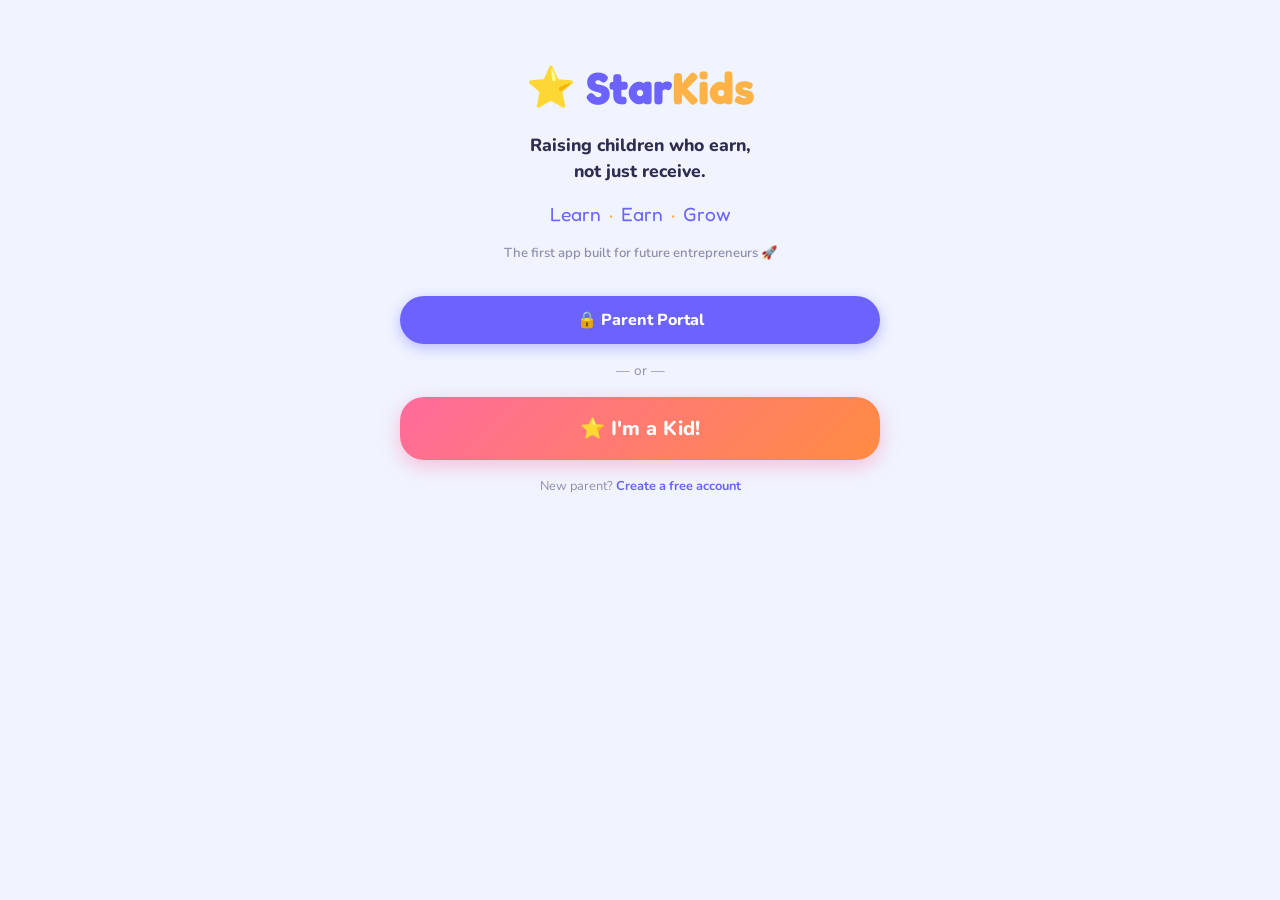
==== index.html @ b590f947 "Add files via upload" ====
<!DOCTYPE html>
<html lang="en">
<head>
  <meta charset="UTF-8" />
<meta http-equiv="Cache-Control" content="no-cache, no-store, must-revalidate" />
<meta http-equiv="Pragma" content="no-cache" />
<meta http-equiv="Expires" content="0" />
  <meta name="viewport" content="width=device-width, initial-scale=1.0" />
  <title>StarKids</title>

  <!-- PWA -->
  <link rel="manifest" href="manifest.json" />
  <meta name="theme-color" content="#6c63ff" />
  <meta name="mobile-web-app-capable" content="yes" />
  <meta name="apple-mobile-web-app-capable" content="yes" />
  <meta name="apple-mobile-web-app-status-bar-style" content="default" />
  <meta name="apple-mobile-web-app-title" content="StarKids" />
  <link rel="apple-touch-icon" href="icons/icon-192.png" />

  <link rel="stylesheet" href="css/styles.css" />
  <link rel="icon" href="icons/icon-192.png" />
</head>
<body>
<script>
// ═══════════════════════════════════════════════════════════════
// PERSISTENCE — runs immediately, before any module loads
// ═══════════════════════════════════════════════════════════════

// ── Parent credentials ────────────────────────────────────────
window.SK = {
  saveParent: function(email, pw) {
    try {
      localStorage.setItem("sk_email", email);
      localStorage.setItem("sk_pw", btoa(pw));
      localStorage.setItem("sk_cred_email", email);
      localStorage.setItem("sk_cred_pass", btoa(pw));
      console.log("Parent credentials saved:", email);
    } catch(e){}
  },
  loadParent: function() {
    try {
      const e = localStorage.getItem("sk_email") || "";
      const p = localStorage.getItem("sk_pw") || "";
      return { email: e, password: p ? atob(p) : "" };
    } catch(e) { return {email:"",password:""}; }
  },
  clearParent: function() {
    localStorage.removeItem("sk_email");
    localStorage.removeItem("sk_pw");
  },

  // ── Kid profiles ────────────────────────────────────────────
  saveKid: function(kid) {
    try {
      var kids = SK.getKids();
      var idx = kids.findIndex(function(k){return k.id===kid.id;});
      var p = {id:kid.id,name:kid.name,emoji:kid.avatarEmoji||"🌟",photo:kid.photoURL||null,code:kid.code,parentId:kid.parentId};
      if (idx>=0) kids[idx]=p; else kids.push(p);
      localStorage.setItem("sk_kids", JSON.stringify(kids));
      localStorage.setItem("sk_saved_kids", JSON.stringify(kids));
      localStorage.setItem("sk_current_kid", JSON.stringify(p));
      localStorage.setItem("sk_kid", JSON.stringify(p));
    } catch(e){ console.error("saveKid error:",e); }
  },
  getKids: function() {
    try {
      var fromNew = JSON.parse(localStorage.getItem("sk_kids")||"[]");
      var fromOld = JSON.parse(localStorage.getItem("sk_saved_kids")||"[]");
      var merged = fromNew.length ? fromNew : fromOld;
      return merged;
    } catch(e){return [];}
  },
  getCurrentKid: function() {
    try {
      // Check both old key (sk_kid) and new key (sk_current_kid)
      var d = localStorage.getItem("sk_current_kid") || localStorage.getItem("sk_kid");
      return d ? JSON.parse(d) : null;
    } catch(e){return null;}
  },
  clearCurrentKid: function() {
    localStorage.removeItem("sk_current_kid");
    localStorage.removeItem("sk_kid");
  },
  removeKid: function(kidId) {
    try {
      var kids = SK.getKids().filter(function(k){return k.id!==kidId;});
      localStorage.setItem("sk_kids", JSON.stringify(kids));
      localStorage.setItem("sk_saved_kids", JSON.stringify(kids));
      if (SK.getCurrentKid() && SK.getCurrentKid().id===kidId) SK.clearCurrentKid();
    } catch(e){}
  }
};

// Prefill login form as soon as DOM ready
document.addEventListener("DOMContentLoaded", function() {
  var creds = SK.loadParent();
  if (creds.email) {
    var el = document.getElementById("login-email");
    var pw = document.getElementById("login-password");
    var cb = document.getElementById("remember-me");
    if (el) el.value = creds.email;
    if (pw) pw.value = creds.password;
    if (cb) cb.checked = true;
    console.log("Login prefilled for:", creds.email);
  }

  // Render kid thumbnails now and after modules load
  SK_renderKids();
  setTimeout(SK_renderKids, 1000);
  setTimeout(SK_renderKids, 3000);
});

function SK_renderKids() {
  var el = document.getElementById("saved-kids-row");
  if (!el) return;
  var kids = SK.getKids();
  console.log("SK_renderKids:", kids.length, "kids");
  if (!kids.length) { el.style.display="none"; return; }
  el.style.display = "block";
  var html = "<div class='saved-kids-label'>👋 Welcome back!</div><div class='saved-kids-list'>";
  kids.forEach(function(k) {
    var av = k.photo
      ? "<img src='"+k.photo+"' class='saved-kid-photo' />"
      : "<span class='saved-kid-emoji'>"+k.emoji+"</span>";
    html += "<div class='saved-kid-card' onclick='SK_loginKid(\"" + k.id + "\",\"" + k.code + "\")'>"; 
    html += "<div class='saved-kid-avatar'>"+av+"</div>";
    html += "<div class='saved-kid-name'>"+k.name+"</div>";
    html += "<button class='saved-kid-remove' onclick='event.stopPropagation();SK_removeKid(\"" + k.id + "\")'>×</button>";
    html += "</div>";
  });
  html += "<div class='saved-kid-card saved-kid-new' onclick='goToKidLogin()'>";
  html += "<div class='saved-kid-avatar'><span class='saved-kid-emoji'>➕</span></div>";
  html += "<div class='saved-kid-name'>New Kid</div></div>";
  html += "</div>";
  el.innerHTML = html;
}

window.SK_loginKid = function(kidId, code) {
  // Will be overridden by app.js with full functionality
  console.log("SK_loginKid called:", kidId);
};

window.SK_removeKid = function(kidId) {
  SK.removeKid(kidId);
  SK_renderKids();
};

window.SK_renderKids = SK_renderKids;

// Watch for kid dashboard to appear and auto-save kid data
var _kidObserver = new MutationObserver(function() {
  var nameEl = document.getElementById("kid-dashboard-name");
  if (nameEl && nameEl.textContent && nameEl.textContent !== "Hi!") {
    var name = nameEl.textContent.replace("Hi, ","").replace("!","").trim();
    var kids = SK.getKids();
    var found = kids.find(function(k){ return k.name === name; });
    if (!found) {
      // Kid is logged in but not saved — try to get from current session
      setTimeout(function() {
        var sk_kid = localStorage.getItem("sk_current_kid") || localStorage.getItem("sk_kid");
        if (sk_kid) {
          try {
            var kid = JSON.parse(sk_kid);
            SK.saveKid(kid);
            console.log("Observer saved kid:", kid.name);
          } catch(e){}
        }
      }, 500);
    }
    _kidObserver.disconnect(); // stop watching
  }
});
_kidObserver.observe(document.body, {childList: true, subtree: true, characterData: true});

// Also expose a direct save function for app.js to call
window.SK_saveKidDirect = function(id, name, emoji, photo, code, parentId) {
  try {
    var p = {id:id, name:name, emoji:emoji||"🌟", photo:photo||null, code:code, parentId:parentId};
    var kids = SK.getKids();
    var idx = kids.findIndex(function(k){ return k.id===id; });
    if (idx>=0) kids[idx]=p; else kids.push(p);
    var str = JSON.stringify(kids);
    localStorage.setItem("sk_kids", str);
    localStorage.setItem("sk_saved_kids", str);
    localStorage.setItem("sk_current_kid", JSON.stringify(p));
    localStorage.setItem("sk_kid", JSON.stringify(p));
    SK_renderKids();
    return true;
  } catch(e) { console.error("SK_saveKidDirect failed:", e); return false; }
};

window._rushCreateClick = function() {
  // Always initialize editingRushSession with default new session
  window.editingRushSession = {
    id: null, label: "", emoji: "⚡", color: "#6C63FF",
    windowMinutes: 20,
    tasks: [
      {id:"t1", title:"Task 1", emoji:"✅", stars:2},
      {id:"t2", title:"Task 2", emoji:"✅", stars:2}
    ]
  };

  // Open modal
  var modal = document.getElementById("modal-edit-rush");
  if (modal) modal.classList.add("open");
  var title = document.getElementById("edit-rush-title");
  if (title) title.textContent = "Create Rush Session";
  var sid = document.getElementById("edit-rush-session-id");
  if (sid) sid.value = "";
  var time = document.getElementById("edit-rush-time");
  if (time) time.value = 20;
  var cf = document.getElementById("edit-rush-custom-fields");
  if (cf) cf.style.display = "block";
  var nm = document.getElementById("edit-rush-name");
  if (nm) nm.value = "";
  var em = document.getElementById("edit-rush-emoji");
  if (em) em.value = "⚡";

  // Render tasks immediately
  if (typeof window.renderEditRushTasksInline === "function") {
    window.renderEditRushTasksInline();
  } else {
    var tl = document.getElementById("edit-rush-tasks-list");
    if (tl) tl.innerHTML = window.editingRushSession.tasks.map(function(t,i) {
      return '<div style="display:flex;gap:8px;align-items:center;background:#f9f9f9;border:1px solid #eee;border-radius:8px;padding:8px 12px;margin-bottom:6px;">' +
        '<input value="' + t.emoji + '" style="width:44px;text-align:center;font-size:1.2rem;border:1px solid #ddd;border-radius:8px;padding:4px;" ' +
          'onchange="window.editingRushSession.tasks[' + i + '].emoji=this.value" />' +
        '<input value="' + t.title + '" style="flex:1;border:1px solid #ddd;border-radius:8px;padding:6px 10px;" ' +
          'onchange="window.editingRushSession.tasks[' + i + '].title=this.value" />' +
        '<span style="font-size:0.8rem;color:#999;">⭐</span>' +
        '<input type="number" value="' + t.stars + '" min="1" max="10" style="width:44px;text-align:center;border:1px solid #ddd;border-radius:8px;padding:4px;" ' +
          'onchange="window.editingRushSession.tasks[' + i + '].stars=parseInt(this.value)||1" />' +
        '<button onclick="window.editingRushSession.tasks.splice(' + i + ',1);window._rushCreateClick();" ' +
          'style="background:none;border:none;color:red;font-size:1.2rem;cursor:pointer;">×</button>' +
        '</div>';
    }).join("");
  }

  // If module loaded, use it
  setTimeout(function() {
    if (typeof window.openCreateRush === "function") window.openCreateRush();
  }, 100);
};

// Make addRushTask work even before module loads
window.addRushTask = window.addRushTask || function() {
  if (!window.editingRushSession) return;
  window.editingRushSession.tasks.push({id:"t"+Date.now(),title:"New Task",emoji:"✅",stars:2});
  window._rushCreateClick();
};
</script>

<!-- ════════════════════════════════ HOME ════════════════════ -->
<section class="screen active" id="screen-home">
  <div class="home-hero-v2">
    <div class="home-brand-row">
      <span class="home-star-icon">⭐</span>
      <h1 class="home-brand">Star<span>Kids</span></h1>
    </div>
    <p class="home-main-tag">Raising children who earn,<br>not just receive.</p>
    <div class="home-learn-earn-grow">
      <span>Learn</span><span class="dot">·</span>
      <span>Earn</span><span class="dot">·</span>
      <span>Grow</span>
    </div>
    <p class="home-sub-tag">The first app built for future entrepreneurs 🚀</p>
  </div>

  <!-- Saved kids profiles -->
  <div id="saved-kids-row" style="display:none;" class="w-full" style="max-width:480px;"></div>

  <div class="home-buttons">
    <button class="btn btn--primary" onclick="openParentPIN()">🔒 Parent Portal</button>
    <div class="divider">— or —</div>
    <button class="btn btn--kid" onclick="goToKidLogin()">⭐ I'm a Kid!</button>
  </div>
  <p class="mt-16" style="color:var(--color-muted);font-size:0.8rem;text-align:center;">
    New parent? <button onclick="goToParentAuth('signup')" style="background:none;border:none;color:var(--color-primary);font-weight:700;cursor:pointer;font-family:inherit;font-size:0.8rem;">Create a free account</button>
  </p>

  <div id="pwa-install-bar" class="pwa-install-bar" style="display:none;">
    <span>📲 Install StarKids on your phone!</span>
    <button onclick="installPWA()" class="btn btn--sm btn--primary" style="width:auto;">Install</button>
    <button onclick="dismissInstall()" class="pwa-dismiss">✕</button>
  </div>
</section>

<!-- ════════════════════════════ SIGN UP ═════════════════════ -->
<section class="screen" id="screen-signup">
  <div class="app-bar w-full"><button class="btn btn--ghost back-btn" onclick="goToScreen('screen-home')">← Back</button><span class="app-logo">Star<span>Kids</span></span><div style="width:64px"></div></div>

  <!-- Step 1: Account details -->
  <div id="signup-step-1" class="w-full">
    <div class="card">
      <h2 class="card__title">Create Account 🌟</h2>
      <div class="signup-step-indicator"><span class="step active">1</span><span class="step-line"></span><span class="step">2</span></div>
      <div class="form-group"><label>Your Name</label><input id="signup-name" type="text" placeholder="e.g. Sarah" autocomplete="name" /></div>
      <div class="form-group"><label>Email</label><input id="signup-email" type="email" placeholder="you@email.com" autocomplete="email" /></div>
      <div class="form-group"><label>Password</label><input id="signup-password" type="password" placeholder="Minimum 6 characters" autocomplete="new-password" /></div>
      <button class="btn btn--primary mt-8" onclick="goToSignupStep2()">Next → Family Setup</button>
      <div class="auth-switch mt-12">Already have an account? <button onclick="goToParentAuth('login')">Log in</button></div>
    </div>
  </div>

  <!-- Step 2: Family Preferences -->
  <div id="signup-step-2" class="w-full" style="display:none;">
    <div class="card">
      <h2 class="card__title">Family Setup ❤️</h2>
      <div class="signup-step-indicator"><span class="step done">✓</span><span class="step-line active"></span><span class="step active">2</span></div>
      <p style="text-align:center;color:var(--color-muted);font-size:0.9rem;margin-bottom:20px;">This helps us personalise StarKids for your family.</p>

      <!-- Family Focus -->
      <div class="form-group">
        <label>Family Focus</label>
        <div class="focus-selector">
          <button type="button" class="focus-btn active" data-focus="faith" onclick="selectFocus('faith')">
            🙏 Faith-Based
            <span>Habits guided by your faith tradition</span>
          </button>
          <button type="button" class="focus-btn" data-focus="values" onclick="selectFocus('values')">
            ❤️ Values-Based
            <span>Universal family values & character</span>
          </button>
          <button type="button" class="focus-btn" data-focus="custom" onclick="selectFocus('custom')">
            ✨ Custom
            <span>You decide everything</span>
          </button>
        </div>
        <input type="hidden" id="signup-focus" value="faith" />
      </div>

      <!-- Faith selector (shown when faith-based selected) -->
      <div id="faith-selector-section" class="form-group">
        <label>Your Faith Tradition</label>
        <div class="faith-grid">
          <button type="button" class="faith-grid-btn active" data-faith="muslim"           onclick="selectFaith('muslim')">🕌 Muslim</button>
          <button type="button" class="faith-grid-btn" data-faith="christian"              onclick="selectFaith('christian')">✝️ Christian</button>
          <button type="button" class="faith-grid-btn" data-faith="christian_orthodox"     onclick="selectFaith('christian_orthodox')">☦️ Orthodox</button>
          <button type="button" class="faith-grid-btn" data-faith="jewish"                 onclick="selectFaith('jewish')">✡️ Jewish</button>
          <button type="button" class="faith-grid-btn" data-faith="hindu"                  onclick="selectFaith('hindu')">🪔 Hindu</button>
          <button type="button" class="faith-grid-btn" data-faith="buddhist"               onclick="selectFaith('buddhist')">☸️ Buddhist</button>
          <button type="button" class="faith-grid-btn" data-faith="sikh"                   onclick="selectFaith('sikh')">🪯 Sikh</button>
          <button type="button" class="faith-grid-btn" data-faith="nonreligious"           onclick="selectFaith('nonreligious')">🌿 Mindfulness</button>
        </div>
        <input type="hidden" id="signup-faith" value="muslim" />
      </div>

      <div class="modal-actions">
        <button class="btn btn--secondary" onclick="goToSignupStep1()">← Back</button>
        <button id="btn-signup" class="btn btn--primary">Create Account 🌟</button>
      </div>
    </div>
  </div>
</section>

<!-- ═════════════════════════════ LOGIN ══════════════════════ -->
<section class="screen" id="screen-login">
  <div class="app-bar w-full"><button class="btn btn--ghost back-btn" onclick="goToScreen('screen-home')">← Back</button><span class="app-logo">Star<span>Kids</span></span><div style="width:64px"></div></div>
  <div class="card">
    <h2 class="card__title">Welcome Back 👋</h2>
    <div class="form-group"><label>Email</label><input id="login-email" type="email" placeholder="you@email.com" autocomplete="email" /></div>
    <div class="form-group"><label>Password</label>
      <div class="password-wrap"><input id="login-password" type="password" placeholder="Your password" autocomplete="current-password" /><button type="button" class="toggle-pw" onclick="togglePassword('login-password',this)">👁</button></div>
    </div>
    <div class="remember-row"><label class="remember-label"><input type="checkbox" id="remember-me" checked /><span>Remember me (save email &amp; password)</span></label></div>
    <button id="btn-login" class="btn btn--primary mt-8">Log In</button>
    <div style="text-align:center;margin-top:12px;">
      <button onclick="forgotPasswordFromLogin()" style="background:none;border:none;color:var(--color-primary);font-weight:600;cursor:pointer;font-family:inherit;font-size:0.85rem;text-decoration:underline;">Forgot password?</button>
    </div>
    <div class="auth-switch mt-12">No account yet? <button onclick="goToParentAuth('signup')">Sign up free</button></div>
  </div>
</section>

<!-- ══════════════════════ PARENT DASHBOARD ══════════════════ -->
<section class="screen" id="screen-parent-dashboard">
  <div class="app-bar w-full">
    <div style="display:flex;gap:6px;align-items:center;">
      <button class="btn btn--ghost" style="width:auto;font-size:0.82rem;" onclick="parentGoBack()" title="Back">← Back</button>
      <button class="btn btn--ghost" style="width:auto;font-size:0.82rem;" onclick="lockParentPortal()">🏠 Home</button>
    </div>
    <span class="app-logo">Star<span>Kids</span></span>
    <button id="btn-logout" class="btn btn--ghost" style="width:auto;">Log out</button>
  </div>
  <p class="dashboard-welcome w-full" id="parent-name-display">Welcome! 👋</p>

  <div class="tab-bar w-full">
    <button class="tab-btn active" id="tab-btn-kids"      onclick="showTab('kids')">👨‍👩‍👧 Kids</button>
    <button class="tab-btn"        id="tab-btn-approvals" onclick="showTab('approvals')">✅ Approve <span id="approvals-badge" class="badge" style="display:none;"></span></button>
    <button class="tab-btn"        id="tab-btn-wallets"   onclick="showTab('wallets')">⭐ Wallets</button>
    <button class="tab-btn"        id="tab-btn-rewards"   onclick="showTab('rewards')">🎁 Rewards</button>
    <button class="tab-btn"        id="tab-btn-finance"   onclick="showTab('finance')">💰 Finance</button>
    <button class="tab-btn"        id="tab-btn-values"    onclick="showTab('values')">❤️ Values</button>
    <button class="tab-btn"        id="tab-btn-report"    onclick="showTab('report')">📊 Report</button>
    <button class="tab-btn"        id="tab-btn-profile"   onclick="showTab('profile')">👤 Profile</button>
    <button class="tab-btn tab-btn--rush" id="tab-btn-rush" onclick="showTab('rush')">⚡ Rush</button>
  </div>

  <!-- Kids tab -->
  <div class="tab-panel active w-full" id="tab-kids">
    <div class="card"><h3 class="kids-list-header">My Kids 👨‍👩‍👧</h3><div id="kids-list"><p class="empty-state">Loading…</p></div></div>
    <div class="card">
      <h3 class="card__title" style="font-size:1.1rem;margin-bottom:16px;">➕ Add a Kid</h3>
      <div class="form-group">
        <label>Kid's Photo</label>
        <div class="photo-upload-area" onclick="document.getElementById('kid-photo-input').click()">
          <img id="kid-photo-preview" src="" alt="" style="display:none;" />
          <div id="kid-photo-placeholder" class="photo-placeholder"><span class="photo-icon">📷</span><span class="photo-hint">Tap to choose<br><small>Gallery or Camera</small></span></div>
        </div>
        <input id="kid-photo-input" type="file" accept="image/*" style="display:none;" />
        <div class="photo-source-btns">
          <button type="button" class="btn btn--sm btn--secondary" onclick="openPhotoSource('gallery')">🖼 Gallery</button>
          <button type="button" class="btn btn--sm btn--secondary" onclick="openPhotoSource('camera')">📸 Camera</button>
        </div>
      </div>
      <div class="form-group"><label>Kid's Name</label><input id="kid-name" type="text" placeholder="e.g. Ahmed" /></div>
      <div class="form-group"><label>Age</label><input id="kid-age" type="number" min="1" max="18" placeholder="e.g. 8" /></div>
      <div class="form-group">
        <label>Avatar Emoji <span style="font-size:0.8rem;color:var(--color-text-2);">(used if no photo)</span></label>
        <div class="emoji-picker-wrap">
          <div class="emoji-picker-selected" id="emoji-picker-selected">🌟</div>
          <input type="hidden" id="kid-avatar" value="🌟" />
          <div class="emoji-picker-cats">
            <button type="button" class="emoji-cat-btn active" onclick="showEmojiCat('faces',this)">😊</button>
            <button type="button" class="emoji-cat-btn" onclick="showEmojiCat('animals',this)">🐯</button>
            <button type="button" class="emoji-cat-btn" onclick="showEmojiCat('stars',this)">⭐</button>
            <button type="button" class="emoji-cat-btn" onclick="showEmojiCat('sports',this)">⚽</button>
            <button type="button" class="emoji-cat-btn" onclick="showEmojiCat('food',this)">🍕</button>
          </div>
          <div class="emoji-picker-grid" id="emoji-picker-grid"></div>
        </div>
      </div>
      <button id="btn-add-kid" class="btn btn--accent mt-8">Add Kid</button>
    </div>
  </div>

  <!-- Approvals tab -->
  <div class="tab-panel w-full" id="tab-approvals">
    <div class="card"><h3 class="kids-list-header">Pending Approvals ✅</h3><div id="approvals-list"><p class="empty-state">Loading…</p></div></div>
  </div>

  <!-- Wallets tab -->
  <div class="tab-panel w-full" id="tab-wallets">
    <div class="card"><h3 class="kids-list-header">Kids Wallets ⭐</h3><div id="wallets-list"><p class="empty-state">Loading…</p></div></div>
  </div>

  <!-- Rewards tab -->
  <div class="tab-panel w-full" id="tab-rewards">
    <div class="card">
      <div style="display:flex;align-items:center;justify-content:space-between;margin-bottom:16px;">
        <h3 class="kids-list-header" style="margin:0;">Rewards Catalog 🎁</h3>
        <button class="btn btn--sm btn--accent" onclick="openAddReward()">➕ Add</button>
      </div>
      <p style="font-size:0.82rem;color:var(--color-muted);margin-bottom:12px;">Kids pick from this list as their savings goal.</p>
      <div id="rewards-catalog-list"><p class="empty-state">Loading…</p></div>
    </div>
  </div>

  <!-- Finance tab -->
  <div class="tab-panel w-full" id="tab-finance">
    <div class="card">
      <h3 class="kids-list-header">💰 Finance Settings</h3>
      <p style="font-size:0.82rem;color:var(--color-muted);margin-bottom:16px;">Set how much each star is worth in real money. Kids see their balance in stars AND money.</p>
      <div class="form-group">
        <label>Currency</label>
        <select id="currency-select" style="width:100%;padding:12px 16px;border:2px solid var(--color-border);border-radius:var(--radius-md);font-family:var(--font-body);font-size:1rem;background:var(--color-bg);">
          <option value="SAR">SAR — Saudi Riyal</option>
          <option value="USD">USD — US Dollar</option>
          <option value="AED">AED — UAE Dirham</option>
          <option value="GBP">GBP — British Pound</option>
          <option value="EUR">EUR — Euro</option>
          <option value="PKR">PKR — Pakistani Rupee</option>
          <option value="EGP">EGP — Egyptian Pound</option>
          <option value="KWD">KWD — Kuwaiti Dinar</option>
        </select>
      </div>
      <div class="form-group">
        <label>Currency Symbol</label>
        <input id="currency-symbol-input" type="text" value="﷼" placeholder="e.g. ﷼ or $ or £" maxlength="3" oninput="updateRatePreview()" />
      </div>
      <div class="form-group">
        <label>1 Star = how much money?</label>
        <input id="star-rate-input" type="number" value="0.10" min="0.01" max="100" step="0.01" placeholder="e.g. 0.10" oninput="updateRatePreview()" />
      </div>
      <div class="rate-preview-box" id="rate-preview">10 ⭐ = ﷼ 1.00 · 50 ⭐ = ﷼ 5.00 · 100 ⭐ = ﷼ 10.00</div>
      <button class="btn btn--primary mt-8" onclick="saveFinanceSettingsHandler()">Save Settings 💾</button>
    </div>

    <div class="card">
      <div style="display:flex;align-items:center;justify-content:space-between;margin-bottom:16px;">
        <h3 class="kids-list-header" style="margin:0;">💼 Entrepreneur Jobs</h3>
        <button class="btn btn--sm btn--accent" onclick="openAddJob()">➕ Add</button>
      </div>
      <p style="font-size:0.82rem;color:var(--color-muted);margin-bottom:12px;">Extra jobs kids can take on to earn more stars. Teaches initiative!</p>
      <div id="jobs-catalog-list"><p class="empty-state">Loading…</p></div>
    </div>
  </div>

  <!-- Values tab -->
  <div class="tab-panel w-full" id="tab-values">
    <div class="card">
      <div style="display:flex;align-items:center;justify-content:space-between;margin-bottom:12px;">
        <h3 class="kids-list-header" style="margin:0;">❤️ Family Values</h3>
        <button class="btn btn--sm btn--accent" onclick="openAddValue()">➕ Add</button>
      </div>
      <p style="font-size:0.82rem;color:var(--color-muted);margin-bottom:14px;">These values guide your family. Tag tasks to values so kids see what they're building.</p>
      <div id="values-list"><p class="empty-state">Loading…</p></div>
    </div>
  </div>

  <!-- Report tab -->
  <div class="tab-panel w-full" id="tab-report">
    <div class="card">
      <h3 class="kids-list-header">📊 Progress Report</h3>
      <input type="hidden" id="report-period-select" value="week" />
      <div id="weekly-reports-list"><p class="empty-state">Loading…</p></div>
    </div>
  </div>

  <!-- Rush tab -->
  <div class="tab-panel w-full" id="tab-rush">

    <!-- Live Monitor (shown when active) -->
    <div id="rush-monitor" style="display:none;" class="rush-monitor-card">
      <div class="rush-monitor-header">
        <div>
          <div id="rush-monitor-title" class="rush-monitor-title">⚡ Rush Active</div>
          <div class="rush-monitor-sub">Kids are racing right now!</div>
        </div>
        <div class="rush-monitor-timer-wrap">
          <div id="rush-monitor-timer" class="rush-monitor-timer">--:--</div>
          <div class="rush-monitor-timer-label">remaining</div>
        </div>
      </div>
      <div class="rush-monitor-bar-wrap">
        <div id="rush-monitor-bar" class="rush-monitor-bar-fill"></div>
      </div>
      <div id="rush-monitor-content" class="rush-monitor-kids"></div>
      <button class="btn btn--danger" style="width:100%;margin-top:12px;" onclick="stopRushSession()">⏹ End Rush Early</button>
    </div>

    <!-- Session Cards -->
    <div class="rush-sessions-grid">

      <!-- Morning -->
      <div class="rush-card rush-card--morning">
        <div class="rush-card-top">
          <div class="rush-card-icon">🌅</div>
          <div class="rush-card-info">
            <div class="rush-card-title">Morning Rush</div>
            <div class="rush-card-sub">Get kids ready for school</div>
          </div>
        </div>
        <div class="rush-card-window" id="rush-morning-window">⏱ 30 min shared window</div>
        <div class="rush-tasks-preview" id="rush-morning-tasks"></div>
        <div class="rush-card-actions">
          <button class="rush-btn-edit" onclick="openEditRush('morning')">✏️ Edit</button>
          <button class="rush-btn-start" onclick="startRushSession('morning')">▶ Start Rush</button>
        </div>
      </div>

      <!-- After School -->
      <div class="rush-card rush-card--afterschool">
        <div class="rush-card-top">
          <div class="rush-card-icon">🏠</div>
          <div class="rush-card-info">
            <div class="rush-card-title">After School</div>
            <div class="rush-card-sub">After school routine</div>
          </div>
        </div>
        <div class="rush-card-window" id="rush-afterschool-window">⏱ 45 min shared window</div>
        <div class="rush-tasks-preview" id="rush-afterschool-tasks"></div>
        <div class="rush-card-actions">
          <button class="rush-btn-edit" onclick="openEditRush('afterschool')">✏️ Edit</button>
          <button class="rush-btn-start" onclick="startRushSession('afterschool')">▶ Start Rush</button>
        </div>
      </div>

      <!-- Bed Time -->
      <div class="rush-card rush-card--bedtime">
        <div class="rush-card-top" style="background:#114b5f;">
          <div class="rush-card-icon">🌙</div>
          <div class="rush-card-info">
            <div class="rush-card-title">Bed Time</div>
            <div class="rush-card-sub">Evening wind-down routine</div>
          </div>
        </div>
        <div class="rush-card-window" id="rush-bedtime-window">⏱ 30 min shared window</div>
        <div class="rush-tasks-preview" id="rush-bedtime-tasks"></div>
        <div class="rush-card-actions">
          <button class="rush-btn-edit" onclick="openEditRush('bedtime')">✏️ Edit</button>
          <button class="rush-btn-start" onclick="startRushSession('bedtime')">▶ Start Rush</button>
        </div>
      </div>

    </div>

    <!-- Custom Rush Sessions -->
    <div id="custom-rush-sessions"></div>

    <!-- Create New Rush Button -->
    <button class="rush-create-btn" onclick="window._rushCreateClick()">
      <span class="rush-create-icon">➕</span>
      <div>
        <div class="rush-create-title">Create Custom Rush</div>
        <div class="rush-create-sub">Evening routine, weekend chores, study hour...</div>
      </div>
    </button>

    <!-- Rush History -->
    <div class="card" style="margin-bottom:16px;">
      <div style="font-family:var(--font-display);font-size:0.9rem;font-weight:800;color:var(--color-primary);margin-bottom:12px;">📋 Rush History</div>
      <div id="rush-history-list"><p style="color:var(--color-muted);font-size:0.82rem;text-align:center;padding:12px;">No rush history yet.</p></div>
    </div>

    <!-- How it works -->
    <div class="rush-howto card">
      <div class="rush-howto-title">⚡ How Rush Mode Works</div>
      <div class="rush-howto-steps">
        <div class="rush-howto-step"><span class="rush-step-num">1</span><span>Tap <strong>Start Rush</strong> — tasks go to all kids instantly</span></div>
        <div class="rush-howto-step"><span class="rush-step-num">2</span><span>Kids see a countdown — complete tasks <strong>in any order</strong></span></div>
        <div class="rush-howto-step"><span class="rush-step-num">3</span><span>Finish in first ⅓ of time → <strong>3× stars</strong> · Second ⅓ → <strong>2× stars</strong></span></div>
        <div class="rush-howto-step"><span class="rush-step-num">4</span><span>Watch live progress here as kids complete tasks</span></div>
      </div>
    </div>

  </div>

  <!-- Edit Rush Modal -->
  <div class="modal-overlay" id="modal-edit-rush" onclick="handleModalClick(event,'modal-edit-rush')">
    <div class="modal-box">
      <h3 class="modal-title" id="edit-rush-title">✏️ Edit Morning Rush</h3>
      <input type="hidden" id="edit-rush-session-id" value="morning" />

      <!-- Custom session fields (name, emoji, color) -->
      <div id="edit-rush-custom-fields" style="display:none;">
        <div class="form-group">
          <label>Session Name</label>
          <div style="display:flex;gap:8px;">
            <input id="edit-rush-emoji" type="text" placeholder="⚡" style="width:60px;text-align:center;font-size:1.4rem;" maxlength="2" />
            <input id="edit-rush-name" type="text" placeholder="e.g. Evening Routine" style="flex:1;" />
          </div>
        </div>
        <div class="form-group">
          <label>Card Color</label>
          <div style="display:flex;gap:8px;flex-wrap:wrap;">
            <button type="button" class="rush-color-btn" style="background:#FF9F43;" onclick="document.getElementById('edit-rush-color').value='#FF9F43';highlightColor(this)">🌅</button>
            <button type="button" class="rush-color-btn" style="background:#6C63FF;" onclick="document.getElementById('edit-rush-color').value='#6C63FF';highlightColor(this)">💜</button>
            <button type="button" class="rush-color-btn" style="background:#1a936f;" onclick="document.getElementById('edit-rush-color').value='#1a936f';highlightColor(this)">🌿</button>
            <button type="button" class="rush-color-btn" style="background:#FF6B6B;" onclick="document.getElementById('edit-rush-color').value='#FF6B6B';highlightColor(this)">❤️</button>
            <button type="button" class="rush-color-btn" style="background:#114b5f;" onclick="document.getElementById('edit-rush-color').value='#114b5f';highlightColor(this)">🌊</button>
            <button type="button" class="rush-color-btn" style="background:#c77dff;" onclick="document.getElementById('edit-rush-color').value='#c77dff';highlightColor(this)">🔮</button>
          </div>
          <input type="hidden" id="edit-rush-color" value="#6C63FF" />
        </div>
      </div>

      <div class="form-group">
        <label>⏱ Time Window (minutes)</label>
        <div class="stars-row">
          <button type="button" class="stars-btn" onclick="adjustRushTime(-5)">−</button>
          <input type="number" id="edit-rush-time" value="30" min="5" max="120" style="width:90px;text-align:center;font-size:1.2rem;font-weight:800;" />
          <button type="button" class="stars-btn" onclick="adjustRushTime(5)">+</button>
        </div>
        <p style="font-size:0.75rem;color:var(--color-muted);margin-top:4px;">All kids get this total time to complete all tasks</p>
      </div>

      <div class="form-group">
        <label>📋 Tasks</label>
        <div id="edit-rush-tasks-list" style="display:flex;flex-direction:column;gap:8px;"></div>
        <button type="button" class="btn btn--sm btn--secondary mt-8" onclick="addRushTask()">+ Add Task</button>
      </div>

      <div class="modal-actions">
        <button class="btn btn--secondary" onclick="closeEditRush()">Cancel</button>
        <button class="btn btn--primary" onclick="saveRushEdits()">Save Changes ✅</button>
      </div>
    </div>
  </div>

  <!-- Profile tab -->
  <div class="tab-panel w-full" id="tab-profile">
    <div class="card">
      <h3 class="kids-list-header">👤 Profile Settings</h3>

      <div class="form-group">
        <label>Your Name</label>
        <input id="profile-name-input" type="text" placeholder="Your name" />
      </div>

      <div class="form-group">
        <label>Family Focus</label>
        <div class="focus-selector">
          <button type="button" class="focus-btn profile-focus-btn active" data-pfocus="faith" onclick="selectProfileFocus('faith')">
            🙏 Faith-Based <span>Habits guided by your faith tradition</span>
          </button>
          <button type="button" class="focus-btn profile-focus-btn" data-pfocus="values" onclick="selectProfileFocus('values')">
            ❤️ Values-Based <span>Universal family values & character</span>
          </button>
          <button type="button" class="focus-btn profile-focus-btn" data-pfocus="custom" onclick="selectProfileFocus('custom')">
            ✨ Custom <span>You decide everything</span>
          </button>
        </div>
        <input type="hidden" id="profile-focus-hidden" value="faith" />
      </div>

      <div id="profile-faith-section" class="form-group">
        <label>Faith Tradition</label>
        <div class="faith-grid">
          <button type="button" class="faith-grid-btn profile-faith-btn active" data-pfaith="muslim"           onclick="selectProfileFaith('muslim')">🕌 Muslim</button>
          <button type="button" class="faith-grid-btn profile-faith-btn" data-pfaith="christian"              onclick="selectProfileFaith('christian')">✝️ Christian</button>
          <button type="button" class="faith-grid-btn profile-faith-btn" data-pfaith="christian_orthodox"     onclick="selectProfileFaith('christian_orthodox')">☦️ Orthodox</button>
          <button type="button" class="faith-grid-btn profile-faith-btn" data-pfaith="jewish"                 onclick="selectProfileFaith('jewish')">✡️ Jewish</button>
          <button type="button" class="faith-grid-btn profile-faith-btn" data-pfaith="hindu"                  onclick="selectProfileFaith('hindu')">🪔 Hindu</button>
          <button type="button" class="faith-grid-btn profile-faith-btn" data-pfaith="buddhist"               onclick="selectProfileFaith('buddhist')">☸️ Buddhist</button>
          <button type="button" class="faith-grid-btn profile-faith-btn" data-pfaith="sikh"                   onclick="selectProfileFaith('sikh')">🪯 Sikh</button>
          <button type="button" class="faith-grid-btn profile-faith-btn" data-pfaith="nonreligious"           onclick="selectProfileFaith('nonreligious')">🌿 Mindfulness</button>
        </div>
        <input type="hidden" id="profile-faith-hidden" value="muslim" />
      </div>

      <div id="prayer-city-section" class="form-group" style="margin-top:16px;border-top:2px solid var(--color-border);padding-top:16px;">
        <label>🕌 Prayer Times City</label>
        <p style="font-size:0.78rem;color:var(--color-muted);margin-bottom:8px;">Enter your city for accurate prayer times and alerts on kid dashboard.</p>
        <div style="display:flex;gap:8px;">
          <input id="prayer-city-input" type="text" placeholder="e.g. Mecca" style="flex:2;" />
          <input id="prayer-country-input" type="text" placeholder="SA" maxlength="2" style="flex:1;" />
        </div>
        <select id="prayer-method-select" style="width:100%;margin-top:8px;padding:10px;border:2px solid var(--color-border);border-radius:var(--radius-md);font-family:var(--font-body);background:var(--color-bg);">
          <option value="4">Umm Al-Qura (Saudi Arabia)</option>
          <option value="1">University of Islamic Sciences, Karachi</option>
          <option value="2">ISNA (North America)</option>
          <option value="3">Muslim World League</option>
          <option value="5">Egyptian General Authority</option>
        </select>
        <button class="btn btn--info mt-8" onclick="savePrayerCitySettings()">Save Prayer City 🕌</button>
      </div>

      <button id="btn-save-profile" class="btn btn--primary mt-8" onclick="saveProfileSettings()">Save Changes ✅</button>

      <!-- ── Security Section ── -->
      <div class="card mt-16" style="margin-top:20px;">
        <h3 style="font-size:0.95rem;font-weight:800;color:var(--color-text);margin-bottom:14px;">🔒 Security</h3>
        <div style="display:flex;flex-direction:column;gap:10px;">
          <button class="btn btn--secondary" onclick="changeParentPIN()" style="text-align:left;display:flex;align-items:center;gap:10px;">
            <span style="font-size:1.2rem;">🔑</span>
            <div>
              <div style="font-size:0.85rem;font-weight:700;">Change PIN</div>
              <div style="font-size:0.75rem;color:var(--color-muted);">Update your 4-digit parent PIN</div>
            </div>
          </button>
          <button class="btn btn--secondary" onclick="sendPasswordReset()" style="text-align:left;display:flex;align-items:center;gap:10px;">
            <span style="font-size:1.2rem;">📧</span>
            <div>
              <div style="font-size:0.85rem;font-weight:700;">Forgot Password?</div>
              <div style="font-size:0.75rem;color:var(--color-muted);">Send reset link to ${currentParent?.email||'your email'}</div>
            </div>
          </button>
        </div>
      </div>
    </div>
  </div>

</section>

<!-- ═══════════════════════ ONBOARDING ══════════════════════ -->
<section class="screen" id="screen-onboarding">
  <div style="max-width:480px;margin:0 auto;padding:24px 20px;">
    <!-- Progress dots -->
    <div style="display:flex;justify-content:center;gap:8px;margin-bottom:28px;">
      <div class="ob-dot active" id="ob-dot-0"></div>
      <div class="ob-dot" id="ob-dot-1"></div>
      <div class="ob-dot" id="ob-dot-2"></div>
    </div>

    <!-- Step 0: Welcome -->
    <div id="ob-step-0">
      <div style="text-align:center;margin-bottom:24px;">
        <div style="font-size:4rem;margin-bottom:12px;">🌟</div>
        <h2 style="font-family:var(--font-display);font-size:1.6rem;font-weight:900;color:var(--color-text);margin-bottom:8px;">Welcome to StarKids!</h2>
        <p style="color:var(--color-muted);font-size:0.9rem;line-height:1.6;">The app that teaches your children that money is <strong>earned</strong>, not given.</p>
      </div>
      <div style="display:flex;flex-direction:column;gap:10px;margin-bottom:28px;">
        <div style="display:flex;align-items:center;gap:12px;background:var(--color-bg-2);border-radius:14px;padding:12px 14px;">
          <span style="font-size:1.6rem;">⏱</span>
          <div><div style="font-size:0.85rem;font-weight:700;color:var(--color-text);">Rush Mode</div><div style="font-size:0.75rem;color:var(--color-muted);">Kids race the clock to complete morning routines</div></div>
        </div>
        <div style="display:flex;align-items:center;gap:12px;background:var(--color-bg-2);border-radius:14px;padding:12px 14px;">
          <span style="font-size:1.6rem;">⭐</span>
          <div><div style="font-size:0.85rem;font-weight:700;color:var(--color-text);">Earn Stars</div><div style="font-size:0.75rem;color:var(--color-muted);">Every task earns real money value in SAR</div></div>
        </div>
        <div style="display:flex;align-items:center;gap:12px;background:var(--color-bg-2);border-radius:14px;padding:12px 14px;">
          <span style="font-size:1.6rem;">🕌</span>
          <div><div style="font-size:0.85rem;font-weight:700;color:var(--color-text);">Faith Built In</div><div style="font-size:0.75rem;color:var(--color-muted);">Prayers and Dhikr in the correct daily order</div></div>
        </div>
      </div>
      <button class="btn btn--primary" onclick="obNext()">Let's Get Started →</button>
    </div>

    <!-- Step 1: Add first kid -->
    <div id="ob-step-1" style="display:none;">
      <div style="text-align:center;margin-bottom:20px;">
        <div style="font-size:3rem;margin-bottom:8px;">👶</div>
        <h2 style="font-family:var(--font-display);font-size:1.4rem;font-weight:900;color:var(--color-text);margin-bottom:6px;">Add Your First Kid</h2>
        <p style="color:var(--color-muted);font-size:0.85rem;">You can add more kids later from the dashboard.</p>
      </div>
      <div class="form-group"><label>Kid's Name</label><input id="ob-kid-name" type="text" placeholder="e.g. Ahmed" /></div>
      <div class="form-group"><label>Age</label><input id="ob-kid-age" type="number" min="1" max="18" placeholder="e.g. 8" /></div>
      <div class="form-group">
        <label>Pick an Emoji Avatar</label>
        <div style="display:flex;gap:8px;flex-wrap:wrap;margin-top:6px;" id="ob-emoji-row">
          <button type="button" onclick="obSelectEmoji('🦁',this)" style="font-size:1.6rem;background:var(--color-bg-2);border:2px solid transparent;border-radius:10px;padding:6px;cursor:pointer;">🦁</button>
          <button type="button" onclick="obSelectEmoji('🦋',this)" style="font-size:1.6rem;background:var(--color-bg-2);border:2px solid transparent;border-radius:10px;padding:6px;cursor:pointer;">🦋</button>
          <button type="button" onclick="obSelectEmoji('🐯',this)" style="font-size:1.6rem;background:var(--color-bg-2);border:2px solid transparent;border-radius:10px;padding:6px;cursor:pointer;">🐯</button>
          <button type="button" onclick="obSelectEmoji('🌟',this)" style="font-size:1.6rem;background:var(--color-bg-2);border:2px solid transparent;border-radius:10px;padding:6px;cursor:pointer;">🌟</button>
          <button type="button" onclick="obSelectEmoji('🚀',this)" style="font-size:1.6rem;background:var(--color-bg-2);border:2px solid transparent;border-radius:10px;padding:6px;cursor:pointer;">🚀</button>
          <button type="button" onclick="obSelectEmoji('🎯',this)" style="font-size:1.6rem;background:var(--color-bg-2);border:2px solid transparent;border-radius:10px;padding:6px;cursor:pointer;">🎯</button>
          <button type="button" onclick="obSelectEmoji('⚡',this)" style="font-size:1.6rem;background:var(--color-bg-2);border:2px solid transparent;border-radius:10px;padding:6px;cursor:pointer;">⚡</button>
          <button type="button" onclick="obSelectEmoji('🌈',this)" style="font-size:1.6rem;background:var(--color-bg-2);border:2px solid transparent;border-radius:10px;padding:6px;cursor:pointer;">🌈</button>
          <button type="button" onclick="obSelectEmoji('🦊',this)" style="font-size:1.6rem;background:var(--color-bg-2);border:2px solid transparent;border-radius:10px;padding:6px;cursor:pointer;">🦊</button>
          <button type="button" onclick="obSelectEmoji('🐼',this)" style="font-size:1.6rem;background:var(--color-bg-2);border:2px solid transparent;border-radius:10px;padding:6px;cursor:pointer;">🐼</button>
          <button type="button" onclick="obSelectEmoji('🦄',this)" style="font-size:1.6rem;background:var(--color-bg-2);border:2px solid transparent;border-radius:10px;padding:6px;cursor:pointer;">🦄</button>
          <button type="button" onclick="obSelectEmoji('🎮',this)" style="font-size:1.6rem;background:var(--color-bg-2);border:2px solid transparent;border-radius:10px;padding:6px;cursor:pointer;">🎮</button>
        </div>
        <input type="hidden" id="ob-kid-emoji" value="🌟" />
      </div>
      <div style="display:flex;gap:8px;margin-top:8px;">
        <button class="btn btn--secondary" onclick="obBack()" style="flex:1;">← Back</button>
        <button class="btn btn--primary" onclick="obAddKid()" style="flex:2;" id="ob-add-btn">Add Kid & Continue →</button>
      </div>
    </div>

    <!-- Step 2: Kid code -->
    <div id="ob-step-2" style="display:none;">
      <div style="text-align:center;margin-bottom:20px;">
        <div style="font-size:3rem;margin-bottom:8px;">🎉</div>
        <h2 style="font-family:var(--font-display);font-size:1.4rem;font-weight:900;color:var(--color-text);margin-bottom:6px;">All Set!</h2>
        <p style="color:var(--color-muted);font-size:0.85rem;">Share this code with <span id="ob-kid-name-display" style="font-weight:700;color:var(--color-primary);"></span> to log in on the shared tablet.</p>
      </div>
      <div style="background:var(--color-primary);border-radius:20px;padding:24px;text-align:center;margin-bottom:20px;">
        <div style="font-size:0.8rem;color:rgba(255,255,255,0.7);margin-bottom:8px;font-weight:600;letter-spacing:2px;">KID'S LOGIN CODE</div>
        <div id="ob-kid-code" style="font-size:2.8rem;font-weight:900;color:#fff;letter-spacing:8px;font-variant-numeric:tabular-nums;">------</div>
        <div style="font-size:0.75rem;color:rgba(255,255,255,0.6);margin-top:8px;">Tap ⭐ I'm a Kid! on the home screen and enter this code</div>
      </div>
      <div style="background:var(--color-bg-2);border-radius:14px;padding:14px;margin-bottom:20px;">
        <div style="font-size:0.8rem;font-weight:700;color:var(--color-text);margin-bottom:8px;">✅ What's ready for your kid:</div>
        <div style="font-size:0.8rem;color:var(--color-muted);line-height:1.8;">
          • Default daily tasks added<br>
          • Faith Journey set up<br>
          • Rush Mode ready to start<br>
          • Rewards catalog loaded
        </div>
      </div>
      <button class="btn btn--primary" onclick="obFinish()">Go to Dashboard 🚀</button>
    </div>
  </div>
</section>

<!-- ════════════════════════════ KID LOGIN ═══════════════════ -->
<section class="screen" id="screen-kid-login">
  <div class="app-bar w-full"><button class="btn btn--ghost back-btn" onclick="goToScreen('screen-home')">← Back</button><span class="app-logo">Star<span>Kids</span></span><div style="width:64px"></div></div>
  <div class="card">
    <h2 class="card__title">Enter Your Code 🔑</h2>
    <p style="text-align:center;color:var(--color-muted);margin-bottom:20px;">Ask your parent for your 6-digit code</p>
    <div class="form-group code-input-wrap"><input id="kid-code-input" type="number" inputmode="numeric" pattern="[0-9]{6}" maxlength="6" placeholder="000000" autocomplete="off" /></div>
    <button id="btn-kid-login" class="btn btn--kid mt-8">🚀 Start My Day!</button>
  </div>
</section>

<!-- ══════════════════════════ KID DASHBOARD ═════════════════ -->
<section class="screen" id="screen-kid-dashboard">
  <div class="app-bar w-full">
    <span class="app-logo">Star<span>Kids</span></span>
    <div style="display:flex;gap:6px;align-items:center;">
      <button class="btn btn--ghost" style="width:auto;font-size:0.82rem;" onclick="kidGoBack()" title="Back">← Back</button>
      <button id="btn-switch-kid" class="btn btn--ghost" style="width:auto;font-size:0.82rem;" onclick="showSwitchKidPanel()" title="Switch Kid">👤 Switch</button>
      <button id="btn-kid-logout" class="btn btn--ghost" style="width:auto;">🏠 Home</button>
      <button class="btn btn--ghost" style="width:auto;font-size:0.82rem;color:#FF6B6B;" onclick="logoutAllKids()" title="Logout All">🚪 All</button>
    </div>
  </div>

  <div class="kid-dashboard-hero w-full">
    <div id="prayer-times-bar" class="prayer-times-bar" style="display:none;"></div>
    <div id="kid-dashboard-avatar" class="kid-dash-avatar">🌟</div>
    <div class="kid-dashboard-hero__name" id="kid-dashboard-name">Hi!</div>
    <div class="kid-dashboard-hero__stars" id="kid-dashboard-stars">⭐ 0 Stars</div>
    <div class="kid-dashboard-money" id="kid-dashboard-money">💰 ﷼ 0.00</div>
    <!-- Refresh button -->
    <button id="btn-kid-refresh" class="btn-refresh" onclick="refreshKidDashboard()" title="Check for new stars & achievements">
      🔄 Refresh
    </button>
    <!-- Streak display -->
    <div id="kid-streak-bar" class="streak-bar" style="display:none;"></div>
  </div>

  <div class="tab-bar w-full" style="max-width:480px;">
    <button class="tab-btn kid-tab-btn active" id="kid-tab-btn-tasks"        onclick="showKidTab('tasks')">📋 Tasks</button>
    <button class="tab-btn kid-tab-btn"        id="kid-tab-btn-jobs"         onclick="showKidTab('jobs')">💼 Jobs <span id="kid-jobs-badge" class="badge" style="display:none;"></span></button>
    <button class="tab-btn kid-tab-btn"        id="kid-tab-btn-earnings"     onclick="showKidTab('earnings')">💰 Earnings</button>
    <button class="tab-btn kid-tab-btn"        id="kid-tab-btn-goals"        onclick="showKidTab('goals')">🎯 Goal</button>
    <button class="tab-btn kid-tab-btn"        id="kid-tab-btn-praise"       onclick="showKidTab('praise')">💛 Praise <span id="kid-praise-badge" class="badge" style="display:none;"></span></button>
    <button class="tab-btn kid-tab-btn"        id="kid-tab-btn-achievements" onclick="showKidTab('achievements')">🏆 Awards</button>
  </div>

  <div class="kid-tab-panel active w-full" id="kid-tab-tasks">
    <div class="card"><h3 class="kids-list-header">My Tasks 📋</h3><div id="kid-tasks-list"><p class="empty-state">Loading…</p></div></div>
  </div>

  <!-- Jobs Tab -->
  <div class="kid-tab-panel w-full" id="kid-tab-jobs">
    <div class="card">
      <div style="display:flex;align-items:center;justify-content:space-between;margin-bottom:6px;">
        <h3 class="kids-list-header" style="margin:0;">💼 Entrepreneur Jobs</h3>
        <span style="background:#ff9f43;color:#fff;border-radius:20px;padding:3px 10px;font-size:0.75rem;font-weight:800;">Earn More ⭐</span>
      </div>
      <p style="font-size:0.82rem;color:var(--color-muted);margin-bottom:12px;">Pick a job, do it well, earn stars and real money! 💰</p>
      <div id="kid-jobs-list"><p class="empty-state">Loading…</p></div>
    </div>
  </div>

  <!-- Earnings Tab -->
  <div class="kid-tab-panel w-full" id="kid-tab-earnings">
    <div id="kid-earnings-view"><p class="empty-state">Loading…</p></div>
  </div>
  <div class="kid-tab-panel w-full" id="kid-tab-goals">
    <div class="card"><h3 class="kids-list-header">My Goal 🎯</h3><div id="kid-goals-list"><p class="empty-state">Loading…</p></div></div>
  </div>
  <div class="kid-tab-panel w-full" id="kid-tab-achievements">
    <div class="card">
      <h3 class="kids-list-header">🏆 My Achievements</h3>
      <p style="font-size:0.82rem;color:var(--color-muted);margin-bottom:14px;">Earn achievements by building great habits!</p>
      <div id="kid-achievements-list"><p class="empty-state">Loading…</p></div>
    </div>
  </div>
  <div class="kid-tab-panel w-full" id="kid-tab-praise">
    <div class="card">
      <h3 class="kids-list-header">💛 Praise from Parent</h3>
      <p style="font-size:0.82rem;color:var(--color-muted);margin-bottom:10px;">Messages your parent sent you 💌</p>
      <div id="kid-praise-tab-list"><p class="empty-state">Loading…</p></div>
    </div>
    <div class="card">
      <h3 class="kids-list-header">❤️ My Values Progress</h3>
      <p style="font-size:0.82rem;color:var(--color-muted);margin-bottom:10px;">Values you are living through your tasks</p>
      <div id="kid-values-tab-list"><p class="empty-state">Loading…</p></div>
    </div>
  </div>
</section>

<!-- ════════════════════════ MODAL: ADD TASK ════════════════ -->
<div class="modal-overlay" id="modal-add-task" onclick="handleModalClick(event,'modal-add-task')">
  <div class="modal-box">
    <h3 class="modal-title" id="modal-task-kid-name">Add Task</h3>
    <div class="form-group"><label>Task Title *</label><input id="task-title-input" type="text" placeholder="e.g. Make your bed" /></div>
    <div class="form-group"><label>Description (optional)</label><input id="task-desc-input" type="text" placeholder="e.g. Fold the blanket too" /></div>
    <div class="form-group"><label>Task Type</label>
      <div class="task-type-row">
        <button type="button" class="type-btn active" data-type="daily"   onclick="selectTaskType('daily')">🔄 Daily</button>
        <button type="button" class="type-btn"        data-type="weekly"  onclick="selectTaskType('weekly')">📅 Weekly</button>
        <button type="button" class="type-btn"        data-type="onetime" onclick="selectTaskType('onetime')">1️⃣ One-time</button>
      </div>
      <input type="hidden" id="task-type-input" value="daily" />
    </div>
    <div class="form-group"><label>⭐ Stars to earn</label>
      <div class="stars-row"><button type="button" class="stars-btn" onclick="adjustStars('task-stars-input',-1)">−</button><input id="task-stars-input" type="number" value="1" min="1" max="10" readonly /><button type="button" class="stars-btn" onclick="adjustStars('task-stars-input',1)">+</button></div>
    </div>
    <div class="form-group">
      <label>Tag to a Family Value (optional)</label>
      <select id="task-value-select" style="width:100%;padding:12px 16px;border:2px solid var(--color-border);border-radius:var(--radius-md);font-family:var(--font-body);font-size:1rem;background:var(--color-bg);">
        <option value="">— No value tag —</option>
      </select>
    </div>
    <div class="modal-actions"><button class="btn btn--secondary" onclick="closeAddTask()">Cancel</button><button class="btn btn--primary" id="btn-save-task">Save Task</button></div>
  </div>
</div>

<!-- ═══════════════════════ MODAL: BONUS ════════════════════ -->
<div class="modal-overlay" id="modal-bonus" onclick="handleModalClick(event,'modal-bonus')">
  <div class="modal-box">
    <h3 class="modal-title" id="modal-bonus-kid-name">Bonus Stars</h3>
    <div class="form-group"><label>⭐ Stars to give</label>
      <div class="stars-row"><button type="button" class="stars-btn" onclick="adjustStars('bonus-stars-input',-1)">−</button><input id="bonus-stars-input" type="number" value="1" min="1" max="50" readonly /><button type="button" class="stars-btn" onclick="adjustStars('bonus-stars-input',1)">+</button></div>
    </div>
    <div class="form-group"><label>Reason (optional)</label><input id="bonus-reason-input" type="text" placeholder="e.g. Helped without being asked 💛" /></div>
    <div class="modal-actions"><button class="btn btn--secondary" onclick="closeBonusStars()">Cancel</button><button class="btn btn--primary" id="btn-save-bonus">Give Stars ⭐</button></div>
  </div>
</div>

<!-- ═══════════════════ MODAL: ADD REWARD ═══════════════════ -->
<div class="modal-overlay" id="modal-add-reward" onclick="handleModalClick(event,'modal-add-reward')">
  <div class="modal-box">
    <h3 class="modal-title">Add Custom Reward 🎁</h3>
    <div class="form-group"><label>Reward Name *</label><input id="new-reward-title" type="text" placeholder="e.g. Family game night" /></div>
    <div class="form-group"><label>⭐ Star cost</label>
      <div class="stars-row"><button type="button" class="stars-btn" onclick="adjustStars('new-reward-stars',-5)">−</button><input id="new-reward-stars" type="number" value="20" min="1" max="1000" readonly /><button type="button" class="stars-btn" onclick="adjustStars('new-reward-stars',5)">+</button></div>
    </div>
    <div class="form-group"><label>Emoji</label><div class="avatar-row"><input id="new-reward-emoji" type="text" value="🎁" maxlength="2" /><span id="new-reward-emoji-preview" class="avatar-preview">🎁</span></div></div>
    <div class="modal-actions"><button class="btn btn--secondary" onclick="closeAddReward()">Cancel</button><button class="btn btn--primary" id="btn-save-new-reward">Add Reward</button></div>
  </div>
</div>

<!-- ══════════════════ MODAL: EDIT REWARD ═══════════════════ -->
<div class="modal-overlay" id="modal-edit-reward" onclick="handleModalClick(event,'modal-edit-reward')">
  <div class="modal-box">
    <h3 class="modal-title">Edit Reward ✏️</h3>
    <div class="form-group"><label>Reward Name *</label><input id="edit-reward-title" type="text" /></div>
    <div class="form-group"><label>⭐ Star cost</label>
      <div class="stars-row"><button type="button" class="stars-btn" onclick="adjustStars('edit-reward-stars',-5)">−</button><input id="edit-reward-stars" type="number" min="1" max="1000" readonly /><button type="button" class="stars-btn" onclick="adjustStars('edit-reward-stars',5)">+</button></div>
    </div>
    <div class="form-group"><label>Emoji</label><div class="avatar-row"><input id="edit-reward-emoji" type="text" maxlength="2" /><span id="edit-reward-emoji-preview" class="avatar-preview">🎁</span></div></div>
    <div class="modal-actions"><button class="btn btn--secondary" onclick="closeEditReward()">Cancel</button><button class="btn btn--primary" id="btn-save-edit-reward">Save Changes</button></div>
  </div>
</div>

<!-- ════════════════ MODAL: PICK GOAL (kid) ═════════════════ -->
<div class="modal-overlay" id="modal-pick-goal" onclick="handleModalClick(event,'modal-pick-goal')">
  <div class="modal-box" style="max-height:85vh;overflow-y:auto;">
    <h3 class="modal-title">Pick a Goal 🎯</h3>
    <p style="text-align:center;color:var(--color-muted);font-size:0.85rem;margin-bottom:16px;">What do you want to save for?</p>
    <div id="reward-picker-list"><p class="empty-state">Loading…</p></div>
    <button class="btn btn--secondary mt-16" onclick="closePickGoal()">Cancel</button>
  </div>
</div>

<!-- ═══════════════════════ STREAK POPUP ════════════════════ -->
<div class="celebration" id="celebration">
  <div class="celebration-inner">
    <div class="celebration-stars" id="celebration-icon">⭐🎉⭐</div>
    <div class="celebration-text" id="celebration-text">Goal Reached!</div>
  </div>
</div>

<!-- ══════════════════ MODAL: REJECT TASK ══════════════════ -->
<div class="modal-overlay" id="modal-reject-task" onclick="handleModalClick(event,'modal-reject-task')">
  <div class="modal-box">
    <h3 class="modal-title">❌ Send Back with Feedback</h3>
    <p class="modal-subtitle" id="reject-modal-task-title">Task</p>
    <div class="form-group">
      <label>What does the kid need to fix? *</label>
      <textarea id="reject-reason-input"
        placeholder="e.g. Good effort! But please make sure the blanket is fully tucked in next time. Take a photo to show me! 📸"
        style="width:100%;padding:12px 16px;border:2px solid var(--color-border);border-radius:var(--radius-md);font-family:var(--font-body);font-size:0.95rem;min-height:100px;resize:vertical;background:var(--color-bg);"></textarea>
    </div>
    <div class="modal-actions">
      <button class="btn btn--secondary" onclick="closeRejectModal()">Cancel</button>
      <button class="btn btn--danger" id="btn-confirm-reject" onclick="confirmRejectTask()">Send Feedback ❌</button>
    </div>
  </div>
</div>

<!-- ══════════════════ MODAL: SUBMIT TASK ═══════════════════ -->
<div class="modal-overlay" id="modal-submit-task" onclick="handleModalClick(event,'modal-submit-task')">
  <div class="modal-box">
    <h3 class="modal-title">✅ Mark as Done!</h3>
    <p class="modal-subtitle" id="submit-task-title">Task</p>
    <div class="form-group">
      <label>Add a photo (optional) 📸</label>
      <p style="font-size:0.78rem;color:var(--color-muted);margin-bottom:8px;">Show your parent what you did!</p>
      <div class="photo-upload-area" onclick="document.getElementById('submit-task-photo-input').click()" style="height:80px;">
        <img id="submit-task-photo-preview" src="" alt="" style="display:none;width:100%;height:80px;object-fit:cover;border-radius:var(--radius-sm);" />
        <div id="submit-task-photo-placeholder" class="photo-placeholder">
          <span class="photo-icon">📷</span>
          <span class="photo-hint">Tap to add a photo<br><small>Gallery or Camera</small></span>
        </div>
      </div>
      <input id="submit-task-photo-input" type="file" accept="image/*" style="display:none;" />
      <div class="photo-source-btns" style="margin-top:8px;">
        <button type="button" class="btn btn--sm btn--secondary" onclick="openSubmitPhotoSource('gallery')">🖼 Gallery</button>
        <button type="button" class="btn btn--sm btn--secondary" onclick="openSubmitPhotoSource('camera')">📸 Camera</button>
      </div>
    </div>
    <div class="modal-actions">
      <button class="btn btn--secondary" onclick="closeSubmitTaskModal()">Cancel</button>
      <button class="btn btn--success" id="btn-confirm-submit-task" onclick="confirmSubmitTask()">🚀 Send to Parent!</button>
    </div>
  </div>
</div>

<!-- ════════════════════ MODAL: ADD JOB ════════════════════ -->
<div class="modal-overlay" id="modal-add-job" onclick="handleModalClick(event,'modal-add-job')">
  <div class="modal-box">
    <h3 class="modal-title">Add Entrepreneur Job 💼</h3>
    <div class="form-group"><label>Job Title *</label><input id="new-job-title" type="text" placeholder="e.g. Wash the car" /></div>
    <div class="form-group"><label>Description</label><input id="new-job-desc" type="text" placeholder="e.g. Full wash inside and out" /></div>
    <div class="form-group"><label>⭐ Stars to earn</label>
      <div class="stars-row"><button type="button" class="stars-btn" onclick="adjustStars('new-job-stars',-5)">−</button><input id="new-job-stars" type="number" value="20" min="1" max="200" readonly /><button type="button" class="stars-btn" onclick="adjustStars('new-job-stars',5)">+</button></div>
    </div>
    <div class="form-group"><label>Emoji</label><div class="avatar-row"><input id="new-job-emoji" type="text" value="💼" maxlength="2" /><span id="new-job-emoji-preview" class="avatar-preview">💼</span></div></div>
    <div class="modal-actions"><button class="btn btn--secondary" onclick="closeAddJob()">Cancel</button><button class="btn btn--primary" id="btn-save-new-job">Add Job 💼</button></div>
  </div>
</div>

<!-- ══════════════════ MODAL: ADD VALUE ════════════════════ -->
<div class="modal-overlay" id="modal-add-value" onclick="handleModalClick(event,'modal-add-value')">
  <div class="modal-box">
    <h3 class="modal-title">Add Family Value ❤️</h3>
    <div class="form-group"><label>Value Name *</label><input id="new-value-name" type="text" placeholder="e.g. Patience" /></div>
    <div class="form-group"><label>Description</label><input id="new-value-desc" type="text" placeholder="e.g. Waiting calmly when things are hard" /></div>
    <div class="form-group"><label>Emoji</label><div class="avatar-row"><input id="new-value-emoji" type="text" value="💫" maxlength="2" oninput="document.getElementById('new-value-emoji-preview').textContent=this.value||'💫'" /><span id="new-value-emoji-preview" class="avatar-preview">💫</span></div></div>
    <div class="form-group"><label>Colour</label><input id="new-value-color" type="color" value="#6c63ff" style="width:100%;height:44px;border:2px solid var(--color-border);border-radius:var(--radius-md);cursor:pointer;" /></div>
    <div class="modal-actions"><button class="btn btn--secondary" onclick="closeAddValue()">Cancel</button><button class="btn btn--primary" id="btn-save-new-value">Add Value</button></div>
  </div>
</div>

<!-- ═════════════════════ MODAL: FAITH TASKS ════════════════ -->
<div class="modal-overlay" id="modal-faith-tasks" onclick="handleModalClick(event,'modal-faith-tasks')">
  <div class="modal-box" style="max-height:85vh;overflow-y:auto;">
    <h3 class="modal-title" id="modal-faith-kid-name">Add Faith Journey Tasks</h3>
    <input type="hidden" id="faith-modal-kid-id" />
    <p style="text-align:center;color:var(--color-muted);font-size:0.85rem;margin-bottom:14px;" id="faith-modal-subtitle">Select the tasks to add as Daily habits.</p>
    <div id="faith-tasks-list"></div>
    <div class="modal-actions" style="margin-top:16px;"><button class="btn btn--secondary" onclick="closeFaithTasks()">Cancel</button><button class="btn btn--primary" id="btn-save-faith-tasks">Add Selected 🕌</button></div>
  </div>
</div>

<!-- ══════════════════════ MODAL: SEND PRAISE ═══════════════ -->
<div class="modal-overlay" id="modal-send-praise" onclick="handleModalClick(event,'modal-send-praise')">
  <div class="modal-box">
    <h3 class="modal-title" id="modal-praise-kid-name">Send Praise 💛</h3>
    <div class="form-group"><label>Your Message *</label><textarea id="praise-message-input" placeholder="e.g. I'm so proud of how kind you were to your sister today. You showed real kindness! 💛" style="width:100%;padding:12px 16px;border:2px solid var(--color-border);border-radius:var(--radius-md);font-family:var(--font-body);font-size:1rem;min-height:100px;resize:vertical;background:var(--color-bg);"></textarea></div>
    <div class="form-group"><label>Link to a Family Value (optional)</label>
      <select id="praise-value-select" style="width:100%;padding:12px 16px;border:2px solid var(--color-border);border-radius:var(--radius-md);font-family:var(--font-body);font-size:1rem;background:var(--color-bg);"></select>
    </div>
    <div class="form-group"><label>Praise Emoji</label>
      <div class="praise-emoji-row">
        <button type="button" class="praise-emoji-btn active" onclick="selectPraiseEmoji('💛',this)">💛</button>
        <button type="button" class="praise-emoji-btn" onclick="selectPraiseEmoji('⭐',this)">⭐</button>
        <button type="button" class="praise-emoji-btn" onclick="selectPraiseEmoji('🏆',this)">🏆</button>
        <button type="button" class="praise-emoji-btn" onclick="selectPraiseEmoji('🌟',this)">🌟</button>
        <button type="button" class="praise-emoji-btn" onclick="selectPraiseEmoji('💪',this)">💪</button>
        <button type="button" class="praise-emoji-btn" onclick="selectPraiseEmoji('🎉',this)">🎉</button>
        <button type="button" class="praise-emoji-btn" onclick="selectPraiseEmoji('❤️',this)">❤️</button>
        <button type="button" class="praise-emoji-btn" onclick="selectPraiseEmoji('🙏',this)">🙏</button>
      </div>
      <input type="hidden" id="praise-emoji-select" value="💛" />
    </div>
    <div class="modal-actions"><button class="btn btn--secondary" onclick="closeSendPraise()">Cancel</button><button class="btn btn--primary" id="btn-send-praise">Send Praise 💛</button></div>
  </div>
</div>

<!-- ══════════════════════ SWITCH KID PANEL ═════════════════ -->
<div id="switch-kid-panel" style="display:none;position:fixed;inset:0;z-index:9000;background:rgba(0,0,0,0.6);" onclick="hideSwitchKidPanel()">
  <div style="position:absolute;bottom:0;left:0;right:0;background:var(--color-surface);border-radius:20px 20px 0 0;padding:20px 16px 32px;" onclick="event.stopPropagation()">
    <div style="width:40px;height:4px;background:var(--color-border);border-radius:2px;margin:0 auto 16px;"></div>
    <div style="font-family:var(--font-display);font-size:1rem;font-weight:800;margin-bottom:16px;text-align:center;">Switch Kid</div>
    <div id="switch-kid-list" style="display:flex;gap:12px;justify-content:center;flex-wrap:wrap;"></div>
    <button class="btn btn--secondary" style="width:100%;margin-top:16px;" onclick="hideSwitchKidPanel()">Cancel</button>
  </div>
</div>

<!-- ══════════════════════ PHOTO CROP MODAL ═════════════════ -->
<div class="modal-overlay" id="modal-photo-crop">
  <div class="modal-box" style="max-width:360px;">
    <h3 class="modal-title">📷 Adjust Photo</h3>
    <p style="font-size:0.82rem;color:var(--color-muted);margin-bottom:16px;text-align:center;">
      Drag the image to center the face in the circle
    </p>
    <div id="crop-container" style="
      width:260px;height:260px;
      border-radius:50%;
      overflow:hidden;
      margin:0 auto 20px;
      border:4px solid var(--color-primary);
      position:relative;
      cursor:grab;
      background:#f0f0f0;
      touch-action:none;
    ">
      <img id="crop-image" style="
        position:absolute;
        max-width:none;
        user-select:none;
        -webkit-user-drag:none;
      " draggable="false" />
    </div>
    <div style="display:flex;align-items:center;gap:10px;margin-bottom:20px;">
      <span style="font-size:0.8rem;color:var(--color-muted);">🔍</span>
      <input type="range" id="crop-zoom" min="100" max="300" value="130" style="flex:1;" />
      <span style="font-size:0.8rem;color:var(--color-muted);">🔎</span>
    </div>
    <div class="modal-actions">
      <button class="btn btn--secondary" onclick="closeCropModal()">Cancel</button>
      <button class="btn btn--primary" onclick="saveCroppedPhoto()">✅ Save Photo</button>
    </div>
  </div>
</div>

<!-- ══════════════════════ KID RUSH OVERLAY ═════════════════ -->
<div id="kid-rush-overlay" style="display:none;position:fixed;inset:0;z-index:8000;background:linear-gradient(160deg,#0f0c29,#302b63);overflow-y:auto;">
  <!-- Top bar: Home + Switch Kid + Logout All -->
  <div class="rush-parent-topbar" style="display:flex;justify-content:space-between;align-items:center;padding:12px 16px 0;max-width:480px;margin:0 auto;">
    <button onclick="if(typeof exitRushEarly==='function')exitRushEarly();else{document.getElementById('kid-rush-overlay').style.display='none';}"
      style="background:rgba(255,255,255,0.12);border:1px solid rgba(255,255,255,0.25);color:#fff;border-radius:20px;padding:7px 14px;font-size:0.82rem;font-weight:700;cursor:pointer;font-family:inherit;">
      🏠 Home
    </button>
    <button onclick="if(typeof showSwitchKidPanel==='function')showSwitchKidPanel();"
      style="background:rgba(255,255,255,0.12);border:1px solid rgba(255,255,255,0.25);color:#fff;border-radius:20px;padding:7px 14px;font-size:0.82rem;font-weight:700;cursor:pointer;font-family:inherit;">
      👤 Switch
    </button>
    <button onclick="if(typeof logoutAllKids==='function')logoutAllKids();"
      style="background:rgba(255,100,100,0.2);border:1px solid rgba(255,100,100,0.4);color:#ff9999;border-radius:20px;padding:7px 14px;font-size:0.82rem;font-weight:700;cursor:pointer;font-family:inherit;">
      🚪 All
    </button>
  </div>
  <div style="padding:4px 20px 20px;max-width:480px;margin:0 auto;">
    <div id="rush-overlay-header" style="text-align:center;padding:16px 0 16px;">
      <div id="rush-overlay-emoji" style="font-size:3rem;">🌅</div>
      <div id="rush-overlay-title" style="font-family:var(--font-display);font-size:1.8rem;font-weight:800;color:#fff;margin:8px 0 4px;">Morning Rush!</div>
      <div style="color:rgba(255,255,255,0.7);font-size:0.85rem;">Complete tasks as fast as you can — faster = more stars! ⭐</div>
    </div>
    <div id="rush-tasks-container"></div>
  </div>
</div>

<!-- ══════════════════ MODAL: FIRST SALARY 🎉 ════════════════ -->
<div id="modal-first-salary" style="display:none;position:fixed;inset:0;z-index:9500;background:rgba(0,0,0,0.75);display:none;align-items:center;justify-content:center;padding:20px;">
  <div style="background:linear-gradient(135deg,#1a1040,#302b63);border-radius:24px;padding:32px 24px;max-width:340px;width:100%;text-align:center;position:relative;">
    <div id="first-salary-emoji" style="font-size:4rem;margin-bottom:12px;">🎉</div>
    <div style="font-size:1.5rem;font-weight:900;color:#FFD93D;margin-bottom:8px;">First Salary!</div>
    <div style="font-size:0.9rem;color:rgba(255,255,255,0.8);margin-bottom:6px;" id="first-salary-name"></div>
    <div style="font-size:2rem;font-weight:900;color:#fff;margin:12px 0;" id="first-salary-amount"></div>
    <div style="font-size:0.82rem;color:rgba(255,255,255,0.6);margin-bottom:20px;line-height:1.5;">You didn't get this — you <strong style="color:#6bcb77;">earned</strong> it!<br>That's what entrepreneurs do. 🚀</div>
    <div style="background:rgba(255,255,255,0.08);border-radius:14px;padding:12px;margin-bottom:20px;">
      <div style="font-size:0.75rem;color:rgba(255,255,255,0.5);margin-bottom:4px;">YOUR FIRST EARNING</div>
      <div id="first-salary-task" style="font-size:0.9rem;font-weight:700;color:#fff;"></div>
      <div id="first-salary-stars" style="font-size:0.8rem;color:#FFD93D;margin-top:2px;"></div>
    </div>
    <button onclick="closeFirstSalary()" style="background:#6c63ff;color:#fff;border:none;border-radius:20px;padding:12px 32px;font-size:1rem;font-weight:800;cursor:pointer;width:100%;font-family:inherit;">
      I'm an Entrepreneur! 💼
    </button>
  </div>
</div>

<!-- ═══════════════════════ PHOTO FULLSCREEN ════════════════ -->
<div id="photo-fullscreen" onclick="closePhotoFull()"
  style="display:none;position:fixed;inset:0;background:rgba(0,0,0,0.92);z-index:9999;align-items:center;justify-content:center;cursor:pointer;">
  <img id="photo-fullscreen-img" src="" alt=""
    style="max-width:95vw;max-height:90vh;border-radius:12px;object-fit:contain;box-shadow:0 8px 40px rgba(0,0,0,0.5);" />
  <div style="position:absolute;top:16px;right:20px;color:#fff;font-size:1.5rem;cursor:pointer;" onclick="closePhotoFull()">✕</div>
</div>

<!-- ═════════════════════════════ TOAST ═════════════════════ -->
<div id="toast" class="toast" role="alert" aria-live="polite"></div>

<!-- ══════════════════════════ SCRIPTS ══════════════════════ -->
<script>
  // Simple nav — works before and after module loads
  function _go(id) {
    document.querySelectorAll(".screen").forEach(s => s.classList.remove("active"));
    document.getElementById(id)?.classList.add("active");
    sessionStorage.setItem("sk_splash_shown","1");
  }
  function goToParentAuth(mode) { _go(mode==="signup"?"screen-signup":"screen-login"); }

  function goToKidLogin()       { _go("screen-kid-login"); }
  function goToScreen(id)       { _go(id); }
  function showTab(tab) {
    document.querySelectorAll(".tab-btn").forEach(b=>b.classList.remove("active"));
    document.querySelectorAll(".tab-panel").forEach(p=>p.classList.remove("active"));
    document.getElementById("tab-btn-"+tab)?.classList.add("active");
    document.getElementById("tab-"+tab)?.classList.add("active");
  }
  function showKidTab(tab) {
    document.querySelectorAll(".kid-tab-btn").forEach(b=>b.classList.remove("active"));
    document.querySelectorAll(".kid-tab-panel").forEach(p=>p.classList.remove("active"));
    document.getElementById("kid-tab-btn-"+tab)?.classList.add("active");
    document.getElementById("kid-tab-"+tab)?.classList.add("active");
  }
</script>
<script type="module" src="./js/app.js?v=49"></script>
<script>
  // ── Splash screen animation ──────────────────────────────────
  // No splash — home screen shows immediately
  window.skipSplash = () => {};
  // Show saved kids on load
  document.addEventListener("DOMContentLoaded", () => {
    if (typeof renderSavedKidsSelector === "function") renderSavedKidsSelector();
    setTimeout(() => { if (typeof renderSavedKidsSelector === "function") renderSavedKidsSelector(); }, 800);
  });

  // ── Service Worker — clear all caches and unregister old SWs
  if ("serviceWorker" in navigator) {
    navigator.serviceWorker.getRegistrations().then(regs => {
      regs.forEach(r => r.unregister());
    });
    caches.keys().then(keys => keys.forEach(k => caches.delete(k)));
    // Register fresh SW that does no caching
    window.addEventListener("load", () => {
      navigator.serviceWorker.register("/starkids/sw.js")
        .then(r => console.log("SW registered"))
        .catch(e => console.log("SW failed:", e));
    });
  }

  // PWA install prompt
  let deferredPrompt = null;
  window.addEventListener("beforeinstallprompt", e => {
    e.preventDefault();
    deferredPrompt = e;
    const bar = document.getElementById("pwa-install-bar");
    if (bar && !localStorage.getItem("sk_pwa_dismissed")) bar.style.display = "flex";
  });
  window.installPWA = async () => {
    if (!deferredPrompt) return;
    deferredPrompt.prompt();
    const { outcome } = await deferredPrompt.userChoice;
    deferredPrompt = null;
    document.getElementById("pwa-install-bar").style.display = "none";
  };
  window.dismissInstall = () => {
    document.getElementById("pwa-install-bar").style.display = "none";
    localStorage.setItem("sk_pwa_dismissed", "1");
  };

  // Task type selector
  window.selectTaskType = (type) => {
    document.querySelectorAll(".type-btn").forEach(b => b.classList.remove("active"));
    document.querySelector(`[data-type="${type}"]`)?.classList.add("active");
    document.getElementById("task-type-input").value = type;
  };

  function togglePassword(id, btn) {
    const el = document.getElementById(id);
    el.type = el.type === "password" ? "text" : "password";
    btn.textContent = el.type === "password" ? "👁" : "🙈";
  }
  function openPhotoSource(src) {
    const input = document.getElementById("kid-photo-input");
    src === "camera" ? input.setAttribute("capture","environment") : input.removeAttribute("capture");
    input.click();
  }
  function handleModalClick(e, id) {
    if (e.target.id !== id) return;
    const map = { "modal-add-task": closeAddTask, "modal-bonus": closeBonusStars, "modal-add-reward": closeAddReward, "modal-edit-reward": closeEditReward, "modal-pick-goal": closePickGoal, "modal-add-job": closeAddJob, "modal-add-value": closeAddValue, "modal-faith-tasks": closeFaithTasks, "modal-send-praise": closeSendPraise, "modal-reject-task": closeRejectModal, "modal-submit-task": closeSubmitTaskModal, "modal-edit-rush": closeEditRush };
    map[id]?.();
  }
  function adjustStars(inputId, delta) {
    const el = document.getElementById(inputId);
    el.value = Math.min(parseInt(el.max)||1000, Math.max(parseInt(el.min)||1, parseInt(el.value||1) + delta));
  }
  document.getElementById("kid-avatar")?.addEventListener("input", e => document.getElementById("avatar-preview").textContent = e.target.value||"🌟");
  document.getElementById("new-reward-emoji")?.addEventListener("input", e => document.getElementById("new-reward-emoji-preview").textContent = e.target.value||"🎁");
  document.getElementById("edit-reward-emoji")?.addEventListener("input", e => document.getElementById("edit-reward-emoji-preview").textContent = e.target.value||"🎁");
  document.getElementById("new-job-emoji")?.addEventListener("input", e => document.getElementById("new-job-emoji-preview").textContent = e.target.value||"💼");

  window.openSubmitPhotoSource = (src) => {
    const input = document.getElementById("submit-task-photo-input");
    src === "camera" ? input.setAttribute("capture","environment") : input.removeAttribute("capture");
    input.click();
  };
  window.selectPraiseEmoji = (emoji, btn) => {
    document.querySelectorAll(".praise-emoji-btn").forEach(b => b.classList.remove("active"));
    btn.classList.add("active");
    document.getElementById("praise-emoji-select").value = emoji;
  };
  document.getElementById("kid-code-input")?.addEventListener("input", e => { if(e.target.value.length>6) e.target.value=e.target.value.slice(0,6); });
</script>
<!-- ══════════════════════ PIN OVERLAY ═══════════════════════ -->
<div id="pin-overlay" style="display:none;position:fixed;inset:0;z-index:9800;background:rgba(0,0,0,0.85);align-items:center;justify-content:center;padding:20px;">
  <div style="background:var(--color-bg);border-radius:24px;padding:28px 24px;max-width:320px;width:100%;text-align:center;position:relative;">
    <button onclick="closePINOverlay()" style="position:absolute;top:12px;right:14px;background:none;border:none;font-size:1.2rem;cursor:pointer;color:var(--color-muted);">✕</button>
    <div style="font-size:2rem;margin-bottom:8px;">🔒</div>
    <div id="pin-overlay-title" style="font-size:1.1rem;font-weight:800;color:var(--color-text);margin-bottom:4px;">Parent Portal</div>
    <div id="pin-overlay-sub" style="font-size:0.8rem;color:var(--color-muted);margin-bottom:20px;">Enter your 4-digit PIN</div>
    <!-- PIN dots -->
    <div style="display:flex;justify-content:center;gap:12px;margin-bottom:24px;" id="pin-dots">
      <div class="pin-dot" id="pin-dot-0"></div>
      <div class="pin-dot" id="pin-dot-1"></div>
      <div class="pin-dot" id="pin-dot-2"></div>
      <div class="pin-dot" id="pin-dot-3"></div>
    </div>
    <!-- Number pad -->
    <div class="pin-pad" id="pin-pad">
      <button class="pin-btn" onclick="pinInput('1')">1</button>
      <button class="pin-btn" onclick="pinInput('2')">2</button>
      <button class="pin-btn" onclick="pinInput('3')">3</button>
      <button class="pin-btn" onclick="pinInput('4')">4</button>
      <button class="pin-btn" onclick="pinInput('5')">5</button>
      <button class="pin-btn" onclick="pinInput('6')">6</button>
      <button class="pin-btn" onclick="pinInput('7')">7</button>
      <button class="pin-btn" onclick="pinInput('8')">8</button>
      <button class="pin-btn" onclick="pinInput('9')">9</button>
      <button class="pin-btn pin-btn--ghost" onclick="pinForgot()" id="pin-forgot-btn">Forgot?</button>
      <button class="pin-btn" onclick="pinInput('0')">0</button>
      <button class="pin-btn pin-btn--ghost" onclick="pinBackspace()">⌫</button>
    </div>
    <div id="pin-error" style="color:#FF6B6B;font-size:0.8rem;margin-top:12px;min-height:20px;"></div>
    <div id="pin-lockout" style="display:none;color:#FF6B6B;font-size:0.85rem;margin-top:8px;font-weight:700;"></div>
  </div>
</div>

<!-- ══════════════════ PIN SETUP OVERLAY ═════════════════════ -->
<div id="pin-setup-overlay" style="display:none;position:fixed;inset:0;z-index:9900;background:rgba(0,0,0,0.85);align-items:center;justify-content:center;padding:20px;">
  <div style="background:var(--color-bg);border-radius:24px;padding:28px 24px;max-width:320px;width:100%;text-align:center;">
    <div style="font-size:2rem;margin-bottom:8px;">🔐</div>
    <div id="pin-setup-title" style="font-size:1.1rem;font-weight:800;color:var(--color-text);margin-bottom:4px;">Set Your Parent PIN</div>
    <div id="pin-setup-sub" style="font-size:0.8rem;color:var(--color-muted);margin-bottom:20px;">Choose a 4-digit PIN to protect the parent portal</div>
    <div style="display:flex;justify-content:center;gap:12px;margin-bottom:24px;" id="pin-setup-dots">
      <div class="pin-dot" id="pin-setup-dot-0"></div>
      <div class="pin-dot" id="pin-setup-dot-1"></div>
      <div class="pin-dot" id="pin-setup-dot-2"></div>
      <div class="pin-dot" id="pin-setup-dot-3"></div>
    </div>
    <div class="pin-pad">
      <button class="pin-btn" onclick="pinSetupInput('1')">1</button>
      <button class="pin-btn" onclick="pinSetupInput('2')">2</button>
      <button class="pin-btn" onclick="pinSetupInput('3')">3</button>
      <button class="pin-btn" onclick="pinSetupInput('4')">4</button>
      <button class="pin-btn" onclick="pinSetupInput('5')">5</button>
      <button class="pin-btn" onclick="pinSetupInput('6')">6</button>
      <button class="pin-btn" onclick="pinSetupInput('7')">7</button>
      <button class="pin-btn" onclick="pinSetupInput('8')">8</button>
      <button class="pin-btn" onclick="pinSetupInput('9')">9</button>
      <button class="pin-btn pin-btn--ghost" onclick="pinSetupBack()">←</button>
      <button class="pin-btn" onclick="pinSetupInput('0')">0</button>
      <button class="pin-btn pin-btn--ghost" onclick="pinSetupBackspace()">⌫</button>
    </div>
    <div id="pin-setup-error" style="color:#FF6B6B;font-size:0.8rem;margin-top:12px;min-height:20px;"></div>
  </div>
</div>

<script>
// ── Emoji Picker ──────────────────────────────────────────────
const EMOJI_CATS = {
  faces:   ["😊","😄","😎","🤩","😍","🥳","😇","🤗","😜","😏","🤓","😋","🥰","😬","🤪","😤","😴","🥹","😌","🫡","🤭","🫶","👶","🧒","👦","👧","🧑","👩","👨","🧔","👸","🤴"],
  animals: ["🐯","🦁","🐻","🐼","🐨","🦊","🐺","🐸","🐵","🦄","🐲","🦋","🦅","🦜","🐙","🦈","🐬","🦒","🦓","🐘","🦘","🐆","🦝","🦔","🐧","🦩","🐢","🦎","🦀","🐡"],
  stars:   ["🌟","⭐","💫","✨","🏆","🥇","🎖","👑","🎯","🎪","🎨","🎭","🎬","🪄","🎠","🏅","🥈","🥉","🎗","🎀","🎁","🎊","🎉","🎈","🔥","⚡","💥","🌈","☀️","🌙"],
  sports:  ["⚽","🏀","🏈","⚾","🎾","🏐","🏉","🎱","🏓","🏸","🥊","🏋️","🤸","⛹️","🏊","🚴","🧗","🤺","🏇","🛹","🛼","🛷","🎿","🏒","🥋","🤼","🧘","🏄","🤽","🚵"],
  food:    ["🍕","🍔","🍟","🌮","🌯","🍜","🍣","🍦","🎂","🍰","🧁","🍩","🍪","🍫","🍬","🍭","🍓","🍕","🍉","🍇","🥑","🥕","🌽","🍄","🧀","🥚","🍳","🥞","🧇","🍱"]
};

function showEmojiCat(cat, btn) {
  // Update active tab
  document.querySelectorAll(".emoji-cat-btn").forEach(b => b.classList.remove("active"));
  if (btn) btn.classList.add("active");
  // Render grid
  const grid = document.getElementById("emoji-picker-grid");
  if (!grid) return;
  grid.innerHTML = EMOJI_CATS[cat].map(e =>
    `<button type="button" class="emoji-grid-btn" onclick="selectKidEmoji('${e}')">${e}</button>`
  ).join("");
}

function selectKidEmoji(emoji) {
  document.getElementById("kid-avatar").value = emoji;
  document.getElementById("emoji-picker-selected").textContent = emoji;
  // highlight selected
  document.querySelectorAll(".emoji-grid-btn").forEach(b => {
    b.classList.toggle("emoji-grid-btn--active", b.textContent === emoji);
  });
}

// Init on load
document.addEventListener("DOMContentLoaded", () => showEmojiCat("faces", null));
</script>
</body>
</html>
---- css/styles.css ----
/* ============================================================
   StarKids V10 — styles.css
   Clean, child-friendly, modular design system
   ============================================================ */

/* ── Google Fonts ─────────────────────────────────────────── */
@import url('https://fonts.googleapis.com/css2?family=Nunito:wght@400;600;700;800;900&family=Fredoka+One&display=swap');

/* ── Design Tokens ────────────────────────────────────────── */
:root {
  --color-bg:         #f0f4ff;
  --color-surface:    #ffffff;
  --color-primary:    #6c63ff;
  --color-primary-dk: #4f48c4;
  --color-secondary:  #ffb347;
  --color-accent:     #ff6b9d;
  --color-success:    #43d98c;
  --color-danger:     #ff5252;
  --color-text:       #2d2d4e;
  --color-muted:      #8e8eaa;
  --color-border:     #e2e6ff;

  --radius-sm:   8px;
  --radius-md:   16px;
  --radius-lg:   24px;
  --radius-full: 9999px;

  --shadow-sm: 0 2px 8px rgba(108, 99, 255, 0.10);
  --shadow-md: 0 6px 24px rgba(108, 99, 255, 0.15);
  --shadow-lg: 0 12px 40px rgba(108, 99, 255, 0.20);

  --font-display: 'Fredoka One', cursive;
  --font-body:    'Nunito', sans-serif;

  --transition: 0.2s ease;
}

/* ── Reset & Base ─────────────────────────────────────────── */
*, *::before, *::after { box-sizing: border-box; margin: 0; padding: 0; }

html, body {
  height: 100%;
  font-family: var(--font-body);
  background: var(--color-bg);
  color: var(--color-text);
  font-size: 16px;
  line-height: 1.6;
}

/* ── Screen System ────────────────────────────────────────── */
.screen {
  display: none;
  min-height: 100vh;
  padding: 24px 16px;
  animation: fadeIn 0.3s ease;
}
.screen.active { display: flex; flex-direction: column; align-items: center; }

@keyframes fadeIn {
  from { opacity: 0; transform: translateY(8px); }
  to   { opacity: 1; transform: translateY(0); }
}

/* ── App Shell ────────────────────────────────────────────── */
.app-bar {
  width: 100%;
  max-width: 480px;
  display: flex;
  align-items: center;
  justify-content: space-between;
  margin-bottom: 24px;
}

.app-logo {
  font-family: var(--font-display);
  font-size: 1.8rem;
  color: var(--color-primary);
  letter-spacing: 0.5px;
}

.app-logo span { color: var(--color-secondary); }

/* ── Card ─────────────────────────────────────────────────── */
.card {
  background: var(--color-surface);
  border-radius: var(--radius-lg);
  box-shadow: var(--shadow-md);
  padding: 32px 28px;
  width: 100%;
  max-width: 480px;
  margin-bottom: 20px;
}

.card__title {
  font-family: var(--font-display);
  font-size: 1.5rem;
  color: var(--color-primary);
  margin-bottom: 20px;
  text-align: center;
}

/* ── Form Elements ────────────────────────────────────────── */
.form-group {
  margin-bottom: 16px;
}

label {
  display: block;
  font-weight: 700;
  font-size: 0.875rem;
  color: var(--color-muted);
  margin-bottom: 6px;
  text-transform: uppercase;
  letter-spacing: 0.05em;
}

input[type="text"],
input[type="email"],
input[type="password"],
input[type="number"],
select {
  width: 100%;
  padding: 12px 16px;
  border: 2px solid var(--color-border);
  border-radius: var(--radius-md);
  font-family: var(--font-body);
  font-size: 1rem;
  color: var(--color-text);
  background: var(--color-bg);
  transition: border-color var(--transition), box-shadow var(--transition);
  outline: none;
}

input:focus, select:focus {
  border-color: var(--color-primary);
  box-shadow: 0 0 0 3px rgba(108, 99, 255, 0.15);
}

/* ── Buttons ──────────────────────────────────────────────── */
.btn {
  display: inline-flex;
  align-items: center;
  justify-content: center;
  gap: 8px;
  padding: 13px 24px;
  border: none;
  border-radius: var(--radius-full);
  font-family: var(--font-body);
  font-size: 1rem;
  font-weight: 800;
  cursor: pointer;
  transition: transform var(--transition), box-shadow var(--transition), background var(--transition);
  text-decoration: none;
  width: 100%;
}

.btn:active { transform: scale(0.97); }
.btn:disabled { opacity: 0.6; cursor: not-allowed; }

.btn--primary {
  background: var(--color-primary);
  color: #fff;
  box-shadow: 0 4px 14px rgba(108, 99, 255, 0.40);
}
.btn--primary:hover:not(:disabled) {
  background: var(--color-primary-dk);
  box-shadow: 0 6px 20px rgba(108, 99, 255, 0.50);
  transform: translateY(-1px);
}

.btn--secondary {
  background: var(--color-bg);
  color: var(--color-primary);
  border: 2px solid var(--color-border);
}
.btn--secondary:hover:not(:disabled) {
  background: var(--color-border);
}

.btn--accent {
  background: var(--color-secondary);
  color: #fff;
  box-shadow: 0 4px 14px rgba(255, 179, 71, 0.40);
}
.btn--accent:hover:not(:disabled) {
  background: #e09f3e;
  transform: translateY(-1px);
}

.btn--kid {
  background: linear-gradient(135deg, #ff6b9d, #ff8c42);
  color: #fff;
  font-size: 1.25rem;
  padding: 18px 24px;
  border-radius: var(--radius-lg);
  box-shadow: 0 6px 20px rgba(255, 107, 157, 0.40);
}
.btn--kid:hover:not(:disabled) {
  transform: translateY(-2px);
  box-shadow: 0 10px 28px rgba(255, 107, 157, 0.50);
}

.btn--danger {
  background: var(--color-danger);
  color: #fff;
}
.btn--danger:hover:not(:disabled) { background: #e04545; }

.btn--sm {
  padding: 6px 14px;
  font-size: 0.8rem;
  width: auto;
  border-radius: var(--radius-full);
}

.btn--ghost {
  background: transparent;
  color: var(--color-muted);
  box-shadow: none;
  font-size: 0.875rem;
  width: auto;
  padding: 8px 16px;
}
.btn--ghost:hover { color: var(--color-primary); }

/* ── Home Screen ──────────────────────────────────────────── */
.home-hero {
  text-align: center;
  padding: 40px 0 32px;
  width: 100%;
  max-width: 480px;
}

.home-hero__star {
  font-size: 5rem;
  animation: float 3s ease-in-out infinite;
  display: block;
  margin-bottom: 16px;
}

@keyframes float {
  0%, 100% { transform: translateY(0); }
  50%       { transform: translateY(-12px); }
}

.home-hero__title {
  font-family: var(--font-display);
  font-size: 2.8rem;
  color: var(--color-primary);
  line-height: 1;
}

.home-hero__title span { color: var(--color-secondary); }

.home-hero__tagline {
  color: var(--color-muted);
  font-size: 1rem;
  margin-top: 10px;
  margin-bottom: 32px;
}

.home-buttons {
  display: flex;
  flex-direction: column;
  gap: 12px;
  width: 100%;
  max-width: 480px;
}

.divider {
  text-align: center;
  color: var(--color-muted);
  font-size: 0.85rem;
  margin: 4px 0;
}

/* ── Auth Screens ─────────────────────────────────────────── */
.auth-switch {
  text-align: center;
  margin-top: 16px;
  color: var(--color-muted);
  font-size: 0.9rem;
}

.auth-switch button {
  background: none;
  border: none;
  color: var(--color-primary);
  font-weight: 700;
  cursor: pointer;
  font-family: var(--font-body);
  font-size: 0.9rem;
}

/* ── Kid Code Input ───────────────────────────────────────── */
.code-input-wrap {
  position: relative;
}

#kid-code-input {
  text-align: center;
  font-size: 2rem;
  font-weight: 800;
  letter-spacing: 0.3em;
  font-family: var(--font-display);
  color: var(--color-primary);
}

/* ── Kids List ────────────────────────────────────────────── */
.kids-list-header {
  font-family: var(--font-display);
  font-size: 1.2rem;
  color: var(--color-primary);
  margin-bottom: 12px;
}

.kid-card {
  display: flex;
  align-items: center;
  gap: 12px;
  background: var(--color-bg);
  border: 2px solid var(--color-border);
  border-radius: var(--radius-md);
  padding: 12px 16px;
  margin-bottom: 10px;
  transition: box-shadow var(--transition);
}

.kid-card:hover { box-shadow: var(--shadow-sm); }

.kid-card__avatar {
  font-size: 2rem;
  flex-shrink: 0;
}

.kid-card__info { flex: 1; min-width: 0; }

.kid-card__name {
  font-weight: 800;
  font-size: 1rem;
  color: var(--color-text);
}

.kid-card__age, .kid-card__code {
  font-size: 0.8rem;
  color: var(--color-muted);
}

.code-display {
  font-family: var(--font-display);
  font-size: 1rem;
  color: var(--color-primary);
  letter-spacing: 0.1em;
  transition: color 0.2s;
}

.code-flash { color: var(--color-success); }

.kid-card__actions {
  display: flex;
  flex-direction: column;
  gap: 6px;
  flex-shrink: 0;
}

.empty-state {
  color: var(--color-muted);
  text-align: center;
  font-size: 0.95rem;
  padding: 20px;
}

/* ── Add Kid Form ─────────────────────────────────────────── */
.avatar-row {
  display: flex;
  gap: 8px;
  align-items: center;
}

.avatar-row input { flex: 1; }

.avatar-preview {
  font-size: 1.8rem;
  line-height: 1;
  width: 44px;
  text-align: center;
}

/* ── Emoji Picker ─────────────────────────────────────────── */
.emoji-picker-wrap {
  background: var(--color-bg-2);
  border-radius: 14px;
  padding: 12px;
  border: 1px solid var(--color-border);
}
.emoji-picker-selected {
  font-size: 2.8rem;
  text-align: center;
  margin-bottom: 10px;
  line-height: 1;
}
.emoji-picker-cats {
  display: flex;
  gap: 6px;
  margin-bottom: 10px;
  justify-content: center;
}
.emoji-cat-btn {
  background: var(--color-bg);
  border: 2px solid transparent;
  border-radius: 10px;
  font-size: 1.3rem;
  padding: 6px 10px;
  cursor: pointer;
  transition: all 0.15s;
  line-height: 1;
}
.emoji-cat-btn.active {
  border-color: var(--color-primary);
  background: rgba(108,99,255,0.1);
}
.emoji-picker-grid {
  display: grid;
  grid-template-columns: repeat(6, 1fr);
  gap: 4px;
  max-height: 160px;
  overflow-y: auto;
  scrollbar-width: thin;
}
.emoji-grid-btn {
  background: none;
  border: 2px solid transparent;
  border-radius: 8px;
  font-size: 1.4rem;
  padding: 4px;
  cursor: pointer;
  line-height: 1;
  transition: all 0.1s;
  text-align: center;
}
.emoji-grid-btn:hover { background: var(--color-bg); }
.emoji-grid-btn--active {
  border-color: var(--color-primary);
  background: rgba(108,99,255,0.15);
}

/* ── Parent Dashboard ─────────────────────────────────────── */
.dashboard-welcome {
  font-family: var(--font-display);
  font-size: 1.3rem;
  color: var(--color-text);
  text-align: center;
  margin-bottom: 20px;
}

/* ── Kid Dashboard ────────────────────────────────────────── */
.kid-dashboard-hero {
  text-align: center;
  padding: 20px 0;
  width: 100%;
  max-width: 480px;
}

.kid-dashboard-hero__name {
  font-family: var(--font-display);
  font-size: 2rem;
  color: var(--color-primary);
  margin-bottom: 8px;
}

.kid-dashboard-hero__stars {
  font-size: 1.5rem;
  color: var(--color-secondary);
  margin-bottom: 24px;
}

.kid-dashboard-placeholder {
  background: var(--color-surface);
  border-radius: var(--radius-lg);
  box-shadow: var(--shadow-sm);
  padding: 32px;
  text-align: center;
  color: var(--color-muted);
  width: 100%;
  max-width: 480px;
  font-size: 1rem;
}

.kid-dashboard-placeholder .emoji { font-size: 3rem; display: block; margin-bottom: 12px; }

/* ── Toast ────────────────────────────────────────────────── */
.toast {
  position: fixed;
  bottom: 24px;
  left: 50%;
  transform: translateX(-50%) translateY(80px);
  background: var(--color-text);
  color: #fff;
  padding: 12px 24px;
  border-radius: var(--radius-full);
  font-weight: 700;
  font-size: 0.9rem;
  z-index: 9999;
  transition: transform 0.3s ease, opacity 0.3s ease;
  opacity: 0;
  white-space: nowrap;
  max-width: 90vw;
  text-overflow: ellipsis;
  overflow: hidden;
  box-shadow: var(--shadow-lg);
}

.toast--show {
  transform: translateX(-50%) translateY(0);
  opacity: 1;
}

.toast--success { background: var(--color-success); color: #fff; }
.toast--error   { background: var(--color-danger);  color: #fff; }
.toast--info    { background: var(--color-primary);  color: #fff; }

/* ── Spacers & Helpers ────────────────────────────────────── */
.mt-8  { margin-top: 8px; }
.mt-12 { margin-top: 12px; }
.mt-16 { margin-top: 16px; }
.mt-24 { margin-top: 24px; }
.w-full { width: 100%; max-width: 480px; }

.back-btn {
  align-self: flex-start;
  margin-bottom: 8px;
}

/* ── Responsive ───────────────────────────────────────────── */
@media (max-width: 400px) {
  .card { padding: 24px 18px; }
  .home-hero__title { font-size: 2.2rem; }
  .kid-card__actions { flex-direction: row; }
}

/* ── Remember Me Row ──────────────────────────────────────── */
.remember-row {
  margin-top: 4px;
  margin-bottom: 4px;
}
.remember-label {
  display: flex;
  align-items: center;
  gap: 8px;
  font-size: 0.9rem;
  font-weight: 600;
  color: var(--color-muted);
  cursor: pointer;
  text-transform: none;
  letter-spacing: 0;
}
.remember-label input[type="checkbox"] {
  width: 18px;
  height: 18px;
  accent-color: var(--color-primary);
  cursor: pointer;
}

/* ── Password show/hide ───────────────────────────────────── */
.password-wrap {
  position: relative;
}
.password-wrap input {
  padding-right: 48px;
}
.toggle-pw {
  position: absolute;
  right: 12px;
  top: 50%;
  transform: translateY(-50%);
  background: none;
  border: none;
  font-size: 1.1rem;
  cursor: pointer;
  padding: 4px;
  line-height: 1;
}

/* ── Photo Upload Area ────────────────────────────────────── */
.photo-upload-area {
  width: 100%;
  height: 160px;
  border: 2px dashed var(--color-border);
  border-radius: var(--radius-md);
  display: flex;
  align-items: center;
  justify-content: center;
  cursor: pointer;
  overflow: hidden;
  background: var(--color-bg);
  transition: border-color var(--transition);
  margin-bottom: 10px;
}
.photo-upload-area:hover { border-color: var(--color-primary); }

.photo-upload-area img {
  width: 100%;
  height: 100%;
  object-fit: cover;
}

.photo-placeholder {
  display: flex;
  flex-direction: column;
  align-items: center;
  gap: 8px;
  color: var(--color-muted);
}
.photo-icon { font-size: 2.5rem; }
.photo-hint { font-size: 0.85rem; text-align: center; line-height: 1.4; }
.photo-hint small { font-size: 0.75rem; opacity: 0.7; }

.photo-source-btns {
  display: flex;
  gap: 10px;
}
.photo-source-btns .btn { flex: 1; }

/* ── Kid card real photo ──────────────────────────────────── */
.kid-card__photo {
  width: 48px;
  height: 48px;
  border-radius: 50%;
  object-fit: cover;
  flex-shrink: 0;
  border: 2px solid var(--color-border);
}

/* ── Kid dashboard avatar ─────────────────────────────────── */
.kid-dash-avatar {
  font-size: 4rem;
  margin-bottom: 8px;
  line-height: 1;
}
.kid-dash-photo {
  width: 100px;
  height: 100px;
  border-radius: 50%;
  object-fit: cover;
  border: 4px solid var(--color-primary);
  box-shadow: var(--shadow-md);
}

/* ══════════════════════════════════════════════════════════════
   SPRINT 2 — Tasks, Tabs, Approvals, Modal
   ══════════════════════════════════════════════════════════════ */

/* ── Tab Bar ──────────────────────────────────────────────── */
.tab-bar {
  display: flex;
  gap: 8px;
  margin-bottom: 16px;
  background: var(--color-surface);
  border-radius: var(--radius-full);
  padding: 6px;
  box-shadow: var(--shadow-sm);
  max-width: 480px;
}
.tab-btn {
  flex: 1;
  padding: 10px 12px;
  border: none;
  border-radius: var(--radius-full);
  font-family: var(--font-body);
  font-size: 0.9rem;
  font-weight: 700;
  cursor: pointer;
  background: transparent;
  color: var(--color-muted);
  transition: background var(--transition), color var(--transition);
  position: relative;
  display: flex;
  align-items: center;
  justify-content: center;
  gap: 6px;
}
.tab-btn.active {
  background: var(--color-primary);
  color: #fff;
  box-shadow: 0 2px 8px rgba(108,99,255,0.3);
}

/* ── Tab Panels ───────────────────────────────────────────── */
.tab-panel { display: none; width: 100%; }
.tab-panel.active { display: block; }

/* ── Badge ────────────────────────────────────────────────── */
.badge {
  background: var(--color-danger);
  color: #fff;
  font-size: 0.7rem;
  font-weight: 800;
  width: 18px;
  height: 18px;
  border-radius: 50%;
  align-items: center;
  justify-content: center;
  line-height: 1;
}

/* ── Approval badge pulse ─────────────────────────────────── */
@keyframes badge-pulse {
  0%   { box-shadow: 0 0 0 0 rgba(255,107,107,0.7); transform: scale(1); }
  50%  { box-shadow: 0 0 0 6px rgba(255,107,107,0); transform: scale(1.15); }
  100% { box-shadow: 0 0 0 0 rgba(255,107,107,0); transform: scale(1); }
}
.badge--pulse {
  animation: badge-pulse 1.5s ease-in-out infinite;
}

/* ── Kid card: add task button adjustments ────────────────── */
.kid-card__actions {
  display: flex;
  flex-direction: column;
  gap: 5px;
  flex-shrink: 0;
}

/* ── Approval Cards ───────────────────────────────────────── */
.approval-card {
  display: flex;
  align-items: center;
  gap: 12px;
  background: var(--color-bg);
  border: 2px solid var(--color-border);
  border-radius: var(--radius-md);
  padding: 12px 14px;
  margin-bottom: 10px;
}
.approval-avatar {
  font-size: 2rem;
  flex-shrink: 0;
  width: 44px;
  height: 44px;
  display: flex;
  align-items: center;
  justify-content: center;
}
.approval-avatar-img {
  width: 44px;
  height: 44px;
  border-radius: 50%;
  object-fit: cover;
}
.approval-info { flex: 1; min-width: 0; }
.approval-kid  { font-weight: 800; font-size: 0.95rem; color: var(--color-text); }
.approval-task { font-size: 0.85rem; color: var(--color-muted); margin: 2px 0; }
.approval-stars{ font-size: 0.85rem; color: var(--color-secondary); font-weight: 700; }
.approval-actions { display: flex; flex-direction: column; gap: 6px; flex-shrink: 0; }

/* ── Task Cards (kid view) ────────────────────────────────── */
.task-section-title {
  font-weight: 800;
  font-size: 0.85rem;
  color: var(--color-muted);
  text-transform: uppercase;
  letter-spacing: 0.05em;
  margin: 12px 0 6px;
}
.task-card {
  display: flex;
  align-items: center;
  gap: 12px;
  border-radius: var(--radius-md);
  padding: 12px 14px;
  margin-bottom: 8px;
  border: 2px solid var(--color-border);
  background: var(--color-surface);
  transition: box-shadow var(--transition);
}
.task-card--pending  { border-color: var(--color-primary); }
.task-card--submitted{ border-color: var(--color-secondary); background: #fffbf0; }
.task-card--approved { border-color: var(--color-success); background: #f0fff8; opacity: 0.8; }

.task-card__info   { flex: 1; min-width: 0; }
.task-card__title  { font-weight: 800; font-size: 0.95rem; color: var(--color-text); }
.task-card__desc   { font-size: 0.8rem; color: var(--color-muted); margin-top: 2px; }
.task-card__stars  { font-size: 0.82rem; color: var(--color-secondary); font-weight: 700; margin-top: 4px; }
.task-card__rejected { font-size: 0.8rem; color: var(--color-danger); font-weight: 700; margin-top: 2px; }

.task-done-btn { flex-shrink: 0; }

.task-badge {
  font-size: 0.75rem;
  font-weight: 700;
  padding: 4px 10px;
  border-radius: var(--radius-full);
  flex-shrink: 0;
}
.task-badge--waiting  { background: #fff3cd; color: #856404; }
.task-badge--approved { background: #d1f7e5; color: #1a7a4a; }

/* ── Success button ───────────────────────────────────────── */
.btn--success {
  background: var(--color-success);
  color: #fff;
}
.btn--success:hover:not(:disabled) { background: #35c07a; }

/* ── Modal ────────────────────────────────────────────────── */
.modal-overlay {
  display: none;
  position: fixed;
  inset: 0;
  background: rgba(0,0,0,0.45);
  z-index: 1000;
  align-items: flex-end;
  justify-content: center;
  padding: 0;
}
.modal-overlay.open {
  display: flex;
  animation: slideUp 0.28s ease;
}
@keyframes slideUp {
  from { transform: translateY(60px); opacity: 0; }
  to   { transform: translateY(0);    opacity: 1; }
}
.modal-box {
  background: var(--color-surface);
  border-radius: var(--radius-lg) var(--radius-lg) 0 0;
  padding: 28px 24px 36px;
  width: 100%;
  max-width: 480px;
  box-shadow: 0 -8px 40px rgba(0,0,0,0.2);
}
.modal-title {
  font-family: var(--font-display);
  font-size: 1.3rem;
  color: var(--color-primary);
  margin-bottom: 20px;
  text-align: center;
}
.modal-actions {
  display: flex;
  gap: 12px;
  margin-top: 20px;
}
.modal-actions .btn { flex: 1; }

/* ── Stars adjuster ───────────────────────────────────────── */
.stars-row {
  display: flex;
  align-items: center;
  gap: 12px;
}
.stars-row input {
  text-align: center;
  font-size: 1.2rem;
  font-weight: 800;
  color: var(--color-secondary);
  width: 90px;
  flex-shrink: 0;
  min-width: 90px;
}
.stars-btn {
  width: 40px;
  height: 40px;
  border: 2px solid var(--color-border);
  border-radius: 50%;
  background: var(--color-bg);
  font-size: 1.3rem;
  font-weight: 700;
  cursor: pointer;
  display: flex;
  align-items: center;
  justify-content: center;
  color: var(--color-primary);
  transition: background var(--transition);
  flex-shrink: 0;
}
.stars-btn:hover { background: var(--color-border); }

/* ══════════════════════════════════════════════════════════════
   SPRINT 3 — Wallets, Goals, Progress, Celebration
   ══════════════════════════════════════════════════════════════ */

/* ── Info button ──────────────────────────────────────────── */
.btn--info {
  background: #e0f0ff;
  color: #1a6fc4;
  border: 2px solid #b3d6f7;
}
.btn--info:hover:not(:disabled) { background: #c8e4ff; }

/* ── Wallet Cards (parent view) ───────────────────────────── */
.wallet-card {
  display: flex;
  align-items: flex-start;
  gap: 14px;
  background: var(--color-bg);
  border: 2px solid var(--color-border);
  border-radius: var(--radius-md);
  padding: 14px 16px;
  margin-bottom: 12px;
}
.wallet-avatar {
  font-size: 2.2rem;
  flex-shrink: 0;
  width: 48px;
  height: 48px;
  display: flex;
  align-items: center;
  justify-content: center;
}
.wallet-avatar-img {
  width: 48px;
  height: 48px;
  border-radius: 50%;
  object-fit: cover;
}
.wallet-avatar-emoji { font-size: 2.2rem; line-height: 1; }
.wallet-info   { flex: 1; min-width: 0; }
.wallet-name   { font-weight: 800; font-size: 1rem; color: var(--color-text); }
.wallet-stars  { font-size: 1rem; color: var(--color-secondary); font-weight: 700; margin: 2px 0 8px; }
.wallet-goal   { }
.wallet-goal-label { font-size: 0.82rem; color: var(--color-muted); margin-bottom: 6px; }
.wallet-no-goal{ font-size: 0.82rem; color: var(--color-muted); font-style: italic; }

/* ── Progress Bar ─────────────────────────────────────────── */
.progress-bar {
  width: 100%;
  height: 10px;
  background: var(--color-border);
  border-radius: var(--radius-full);
  overflow: hidden;
  margin: 6px 0 4px;
}
.progress-fill {
  height: 100%;
  background: linear-gradient(90deg, var(--color-primary), var(--color-accent));
  border-radius: var(--radius-full);
  transition: width 0.6s ease;
  min-width: 4px;
}
.progress-label {
  font-size: 0.78rem;
  color: var(--color-muted);
  font-weight: 700;
}

/* ── Goal Cards (kid view) ────────────────────────────────── */
.goal-card {
  display: flex;
  align-items: flex-start;
  gap: 12px;
  background: var(--color-bg);
  border: 2px solid var(--color-primary);
  border-radius: var(--radius-md);
  padding: 12px 14px;
  margin-bottom: 10px;
  position: relative;
}
.goal-card--done {
  border-color: var(--color-success);
  background: #f0fff8;
  opacity: 0.85;
}
.goal-emoji  { font-size: 2rem; flex-shrink: 0; line-height: 1.2; }
.goal-info   { flex: 1; min-width: 0; }
.goal-title  { font-weight: 800; font-size: 0.95rem; color: var(--color-text); }
.goal-target { font-size: 0.8rem; color: var(--color-muted); margin: 2px 0 6px; }
.goal-delete-btn {
  position: absolute;
  top: 8px;
  right: 10px;
  background: none;
  border: none;
  font-size: 1.1rem;
  color: var(--color-muted);
  cursor: pointer;
  line-height: 1;
  padding: 2px 4px;
}
.goal-delete-btn:hover { color: var(--color-danger); }

/* ── Kid Tabs ─────────────────────────────────────────────── */
.kid-tab-panel { display: none; width: 100%; }
.kid-tab-panel.active { display: block; }

/* ── Celebration Overlay ──────────────────────────────────── */
.celebration {
  position: fixed;
  inset: 0;
  display: flex;
  align-items: center;
  justify-content: center;
  background: rgba(0,0,0,0.55);
  z-index: 9000;
  opacity: 0;
  pointer-events: none;
  transition: opacity 0.4s;
}
.celebration.show {
  opacity: 1;
  pointer-events: auto;
}
.celebration-inner {
  background: var(--color-surface);
  border-radius: var(--radius-lg);
  padding: 40px 32px;
  text-align: center;
  box-shadow: var(--shadow-lg);
  animation: popIn 0.4s cubic-bezier(.34,1.56,.64,1) both;
}
@keyframes popIn {
  from { transform: scale(0.6); opacity: 0; }
  to   { transform: scale(1);   opacity: 1; }
}
.celebration-stars {
  font-size: 3rem;
  margin-bottom: 12px;
  animation: spin 1s linear infinite;
}
@keyframes spin {
  from { transform: rotate(0); }
  to   { transform: rotate(360deg); }
}
.celebration-text {
  font-family: var(--font-display);
  font-size: 1.5rem;
  color: var(--color-primary);
  white-space: pre-line;
}

/* ══════════════════════════════════════════════════════════════
   SPRINT 4 — Rewards Catalog, Goal Picker, Redeem
   ══════════════════════════════════════════════════════════════ */

/* ── Rewards catalog (parent) ─────────────────────────────── */
.reward-cat-title {
  font-weight: 800;
  font-size: 0.8rem;
  color: var(--color-muted);
  text-transform: uppercase;
  letter-spacing: 0.06em;
  margin: 14px 0 6px;
}
.reward-catalog-item {
  display: flex;
  align-items: center;
  gap: 12px;
  background: var(--color-bg);
  border: 2px solid var(--color-border);
  border-radius: var(--radius-md);
  padding: 10px 12px;
  margin-bottom: 8px;
}
.reward-emoji { font-size: 1.8rem; flex-shrink: 0; }
.reward-info  { flex: 1; min-width: 0; }
.reward-title { font-weight: 700; font-size: 0.9rem; color: var(--color-text); }
.reward-stars { font-size: 0.8rem; color: var(--color-secondary); font-weight: 700; margin-top: 2px; }
.reward-actions { display: flex; gap: 6px; flex-shrink: 0; }

/* ── Wallet completed goals (redeem button) ───────────────── */
.wallet-completed-goals { margin-top: 10px; }
.wallet-completed-item {
  display: flex;
  align-items: center;
  justify-content: space-between;
  background: #fffbe6;
  border: 2px solid var(--color-secondary);
  border-radius: var(--radius-md);
  padding: 8px 12px;
  margin-top: 6px;
  font-size: 0.85rem;
  font-weight: 700;
  gap: 10px;
}

/* ── Goal picker (kid modal) ──────────────────────────────── */
.reward-picker-item {
  display: flex;
  align-items: center;
  gap: 12px;
  background: var(--color-bg);
  border: 2px solid var(--color-border);
  border-radius: var(--radius-md);
  padding: 12px 14px;
  margin-bottom: 8px;
  cursor: pointer;
  transition: border-color var(--transition), background var(--transition);
}
.reward-picker-item:hover { border-color: var(--color-primary); background: #f4f2ff; }
.reward-picker-item--ready {
  border-color: var(--color-success);
  background: #f0fff8;
}
.ready-badge {
  font-size: 0.75rem;
  font-weight: 800;
  color: var(--color-success);
  flex-shrink: 0;
  white-space: nowrap;
}

/* ── Mini progress bar (in picker) ───────────────────────── */
.mini-progress {
  height: 6px;
  background: var(--color-border);
  border-radius: var(--radius-full);
  overflow: hidden;
  margin-top: 5px;
}
.mini-progress-fill {
  height: 100%;
  background: linear-gradient(90deg, var(--color-primary), var(--color-accent));
  border-radius: var(--radius-full);
  min-width: 3px;
}

/* ── Goal card redeemed state ─────────────────────────────── */
.goal-card--redeemed {
  border-color: var(--color-secondary);
  background: #fffbe6;
  opacity: 0.75;
}

/* ── Pick goal prompt ─────────────────────────────────────── */
.pick-goal-prompt {
  text-align: center;
  padding: 20px;
  color: var(--color-muted);
}
.pick-goal-prompt p { margin-bottom: 12px; font-size: 1rem; }

/* ── Modal scrollable fix ─────────────────────────────────── */
.modal-box { max-height: 88vh; overflow-y: auto; }

/* ── Goal card extra states ───────────────────────────────── */
.goal-card--reached {
  border-color: var(--color-success);
  background: linear-gradient(135deg, #f0fff8, #e8f5ff);
  animation: pulse-border 2s infinite;
}
@keyframes pulse-border {
  0%,100% { border-color: var(--color-success); }
  50%      { border-color: var(--color-primary); }
}
.goal-card--waiting {
  border-color: var(--color-secondary);
  background: #fffbf0;
}
.approval-card--redeem {
  border-color: var(--color-secondary);
  background: #fffbe6;
}

/* ══════════════════════════════════════════════════════════════
   SPRINT 5 — Task Types, Streaks, PWA Install Bar
   ══════════════════════════════════════════════════════════════ */

/* ── Home app icon ────────────────────────────────────────── */
.home-app-icon {
  width: 80px; height: 80px;
  border-radius: 20px;
  box-shadow: var(--shadow-md);
  margin-bottom: 12px;
  animation: float 3s ease-in-out infinite;
}

/* ── Task type selector (in modal) ───────────────────────── */
.task-type-row {
  display: flex; gap: 8px; margin-top: 4px;
}
.type-btn {
  flex: 1; padding: 8px 6px;
  border: 2px solid var(--color-border);
  border-radius: var(--radius-md);
  background: var(--color-bg);
  font-family: var(--font-body);
  font-size: 0.8rem; font-weight: 700;
  cursor: pointer; color: var(--color-muted);
  transition: all var(--transition);
}
.type-btn.active {
  background: var(--color-primary);
  border-color: var(--color-primary);
  color: #fff;
}

/* ── Task type badges (on task cards) ─────────────────────── */
.task-card__title-row {
  display: flex; gap: 6px; flex-wrap: wrap; margin-bottom: 4px;
}
.type-badge {
  font-size: 0.68rem; font-weight: 800;
  padding: 2px 7px; border-radius: var(--radius-full);
  letter-spacing: 0.02em;
}
.type-badge--daily   { background: #e8f4ff; color: #1a6fc4; }
.type-badge--weekly  { background: #fff0e8; color: #c45f1a; }
.type-badge--onetime { background: #f0e8ff; color: #6c1ac4; }

/* ── Streak badge ─────────────────────────────────────────── */
.streak-badge {
  font-size: 0.68rem; font-weight: 800;
  padding: 2px 7px; border-radius: var(--radius-full);
  background: #fff3e0; color: #e65100;
}

/* ── Streak bar on kid dashboard ──────────────────────────── */
.streak-bar {
  display: flex; gap: 6px; justify-content: center;
  flex-wrap: wrap; margin-top: 8px; max-width: 480px;
}
.streak-dot {
  width: 28px; height: 28px; border-radius: 50%;
  display: flex; align-items: center; justify-content: center;
  font-size: 0.8rem; font-weight: 800;
  background: var(--color-border); color: var(--color-muted);
}
.streak-dot--done { background: var(--color-secondary); color: #fff; }

/* ── PWA Install Bar ──────────────────────────────────────── */
.pwa-install-bar {
  position: fixed; bottom: 0; left: 0; right: 0;
  background: var(--color-primary);
  color: #fff; padding: 12px 16px;
  display: flex; align-items: center; gap: 12px;
  z-index: 8000; font-size: 0.9rem; font-weight: 700;
  box-shadow: 0 -4px 20px rgba(108,99,255,0.3);
}
.pwa-install-bar span { flex: 1; }
.pwa-dismiss {
  background: none; border: none; color: #fff;
  font-size: 1.1rem; cursor: pointer; padding: 4px 8px;
}

/* ══════════════════════════════════════════════════════════════
   SPRINT 6 — Finance, Money, Entrepreneur Jobs
   ══════════════════════════════════════════════════════════════ */

/* ── Money value on kid dashboard ────────────────────────── */
.kid-dashboard-money {
  font-size: 1.1rem;
  font-weight: 800;
  color: var(--color-success);
  margin-top: 2px;
  margin-bottom: 8px;
}

/* ── Rate preview box ─────────────────────────────────────── */
.rate-preview-box {
  background: linear-gradient(135deg, #f4f2ff, #fff9e6);
  border: 2px solid var(--color-border);
  border-radius: var(--radius-md);
  padding: 12px 16px;
  font-weight: 800;
  font-size: 0.9rem;
  color: var(--color-primary);
  text-align: center;
  margin-top: 4px;
  letter-spacing: 0.03em;
}

/* ── Wallet money line ────────────────────────────────────── */
.wallet-money {
  font-size: 1rem;
  font-weight: 800;
  color: var(--color-success);
  margin-bottom: 6px;
}

/* ── Job catalog item (parent) ────────────────────────────── */
.job-catalog-item {
  display: flex;
  align-items: flex-start;
  gap: 12px;
  background: var(--color-bg);
  border: 2px solid var(--color-border);
  border-radius: var(--radius-md);
  padding: 10px 12px;
  margin-bottom: 8px;
}
.job-emoji  { font-size: 1.8rem; flex-shrink: 0; line-height: 1.2; }
.job-info   { flex: 1; min-width: 0; }
.job-title  { font-weight: 700; font-size: 0.9rem; color: var(--color-text); }
.job-desc   { font-size: 0.78rem; color: var(--color-muted); margin-top: 2px; }
.job-stars  { font-size: 0.8rem; color: var(--color-secondary); font-weight: 700; margin-top: 4px; }

/* ── Job kid item (kid view) ──────────────────────────────── */
.job-kid-item {
  display: flex;
  align-items: center;
  gap: 12px;
  background: linear-gradient(135deg, #fff9e6, #fffbf0);
  border: 2px solid var(--color-secondary);
  border-radius: var(--radius-md);
  padding: 10px 12px;
  margin-bottom: 8px;
  cursor: pointer;
  transition: box-shadow var(--transition);
}
.job-kid-item:hover { box-shadow: var(--shadow-sm); }
.job-kid-item--claimed {
  opacity: 0.6;
  cursor: default;
}

/* ── Entrepreneur task card ───────────────────────────────── */
.task-card--job {
  border-color: var(--color-secondary);
  background: linear-gradient(135deg, #fffbf0, #fff);
}

/* ══════════════════════════════════════════════════════════════
   SPRINT 7 — Values, Faith, Praise
   ══════════════════════════════════════════════════════════════ */

/* ── Faith + Praise buttons ───────────────────────────────── */
.btn--faith {
  background: linear-gradient(135deg, #1a936f, #114b5f);
  color: #fff;
}
.btn--faith:hover:not(:disabled) { background: #114b5f; }

.btn--praise {
  background: linear-gradient(135deg, #f4a261, #e76f51);
  color: #fff;
}
.btn--praise:hover:not(:disabled) { background: #e76f51; }

/* ── Value card (parent list) ─────────────────────────────── */
.value-card {
  display: flex;
  align-items: center;
  gap: 12px;
  background: var(--color-bg);
  border: 2px solid var(--color-border);
  border-radius: var(--radius-md);
  padding: 12px 14px;
  margin-bottom: 8px;
  position: relative;
}
.value-emoji { font-size: 1.8rem; flex-shrink: 0; }
.value-info  { flex: 1; min-width: 0; }
.value-name  { font-weight: 800; font-size: 0.95rem; color: var(--color-text); }
.value-desc  { font-size: 0.78rem; color: var(--color-muted); margin-top: 2px; }

/* ── Value progress card (kid view) ───────────────────────── */
.value-progress-card {
  display: flex;
  align-items: center;
  gap: 12px;
  background: var(--color-surface);
  border: 2px solid var(--color-border);
  border-radius: var(--radius-md);
  padding: 12px 14px;
  margin-bottom: 8px;
}
.value-count { font-size: 0.78rem; color: var(--color-muted); margin-top: 4px; font-weight: 600; }
.value-badge {
  min-width: 32px; height: 32px;
  border-radius: 50%;
  display: flex; align-items: center; justify-content: center;
  color: #fff; font-weight: 800; font-size: 0.9rem;
  flex-shrink: 0;
}

/* ── Faith task item (in modal) ───────────────────────────── */
.faith-task-item {
  display: flex;
  align-items: center;
  gap: 10px;
  background: var(--color-bg);
  border: 2px solid var(--color-border);
  border-radius: var(--radius-md);
  padding: 10px 12px;
  margin-bottom: 8px;
  cursor: pointer;
  transition: border-color var(--transition);
}
.faith-task-item:hover { border-color: #1a936f; }
.faith-task-item input[type="checkbox"] {
  width: 18px; height: 18px;
  accent-color: #1a936f;
  cursor: pointer; flex-shrink: 0;
}
.faith-emoji { font-size: 1.5rem; flex-shrink: 0; }
.faith-info  { flex: 1; }
.faith-title { font-weight: 700; font-size: 0.9rem; color: var(--color-text); }
.faith-stars { font-size: 0.75rem; color: var(--color-secondary); font-weight: 700; }

/* ── Faith task card (kid view) ───────────────────────────── */
.task-card--faith {
  border-color: #1a936f;
  background: linear-gradient(135deg, #f0fff8, #fff);
}

/* ── Praise card ──────────────────────────────────────────── */
.praise-card {
  display: flex;
  align-items: flex-start;
  gap: 12px;
  border-radius: var(--radius-md);
  padding: 14px 16px;
  margin-bottom: 10px;
  position: relative;
}
.praise-card--new {
  background: linear-gradient(135deg, #fffbe6, #fff9f0);
  border: 2px solid var(--color-secondary);
  box-shadow: var(--shadow-sm);
}
.praise-card--read {
  background: var(--color-bg);
  border: 2px solid var(--color-border);
  opacity: 0.8;
}
.praise-emoji   { font-size: 2rem; flex-shrink: 0; line-height: 1; }
.praise-body    { flex: 1; min-width: 0; }
.praise-message { font-weight: 600; font-size: 0.95rem; color: var(--color-text); line-height: 1.5; }
.praise-value   { font-size: 0.78rem; color: var(--color-primary); font-weight: 700; margin-top: 4px; }
.praise-new-dot {
  position: absolute; top: 10px; right: 10px;
  width: 10px; height: 10px; border-radius: 50%;
  background: var(--color-danger);
}

/* ── Praise emoji selector ────────────────────────────────── */
.praise-emoji-row {
  display: flex; gap: 8px; flex-wrap: wrap; margin-top: 6px;
}
.praise-emoji-btn {
  width: 40px; height: 40px;
  border: 2px solid var(--color-border);
  border-radius: var(--radius-md);
  font-size: 1.3rem;
  cursor: pointer; background: var(--color-bg);
  display: flex; align-items: center; justify-content: center;
  transition: all var(--transition);
}
.praise-emoji-btn.active {
  border-color: var(--color-primary);
  background: #f4f2ff;
  transform: scale(1.15);
}

/* ── Value tag badge on task cards ───────────────────────── */
.value-tag {
  display: inline-flex; align-items: center; gap: 3px;
  font-size: 0.68rem; font-weight: 800;
  padding: 2px 8px; border-radius: var(--radius-full);
  background: #f4f2ff; color: var(--color-primary);
  margin-top: 3px;
}

/* ══════════════════════════════════════════════════════════════
   SPRINT 8 — Achievements, Weekly Report, Polish
   ══════════════════════════════════════════════════════════════ */

/* ── Achievements grid ────────────────────────────────────── */
.achievement-summary {
  text-align: center;
  font-weight: 800;
  font-size: 0.95rem;
  color: var(--color-primary);
  margin-bottom: 16px;
  padding: 10px;
  background: linear-gradient(135deg, #f4f2ff, #fff9e6);
  border-radius: var(--radius-md);
}

.achievements-grid {
  display: grid;
  grid-template-columns: repeat(3, 1fr);
  gap: 10px;
}

.achievement-badge {
  display: flex;
  flex-direction: column;
  align-items: center;
  text-align: center;
  padding: 12px 8px;
  border-radius: var(--radius-md);
  border: 2px solid var(--color-border);
  background: var(--color-bg);
  transition: transform var(--transition), box-shadow var(--transition);
  cursor: default;
}

.achievement-badge--earned {
  box-shadow: var(--shadow-sm);
  animation: none;
}

.achievement-badge--earned:hover {
  transform: scale(1.05);
  box-shadow: var(--shadow-md);
}

.achievement-badge--locked {
  opacity: 0.45;
}

.achievement-emoji {
  font-size: 1.8rem;
  margin-bottom: 4px;
  line-height: 1;
}

.achievement-title {
  font-size: 0.68rem;
  font-weight: 800;
  color: var(--color-text);
  line-height: 1.2;
}

.achievement-locked-desc {
  font-size: 0.6rem;
  color: var(--color-muted);
  margin-top: 3px;
  line-height: 1.3;
}

/* ── Weekly Report ────────────────────────────────────────── */
.report-card {
  background: var(--color-bg);
  border: 2px solid var(--color-border);
  border-radius: var(--radius-lg);
  padding: 16px;
  margin-bottom: 16px;
}

.report-header {
  display: flex;
  align-items: center;
  gap: 12px;
  margin-bottom: 14px;
}

.report-stats {
  display: grid;
  grid-template-columns: repeat(3, 1fr);
  gap: 8px;
  margin-bottom: 10px;
}

.report-stat {
  background: var(--color-surface);
  border-radius: var(--radius-md);
  padding: 10px 8px;
  text-align: center;
  border: 1px solid var(--color-border);
}

.report-stat__value {
  font-weight: 800;
  font-size: 0.95rem;
  color: var(--color-primary);
  line-height: 1.2;
}

.report-stat__label {
  font-size: 0.65rem;
  color: var(--color-muted);
  margin-top: 3px;
  font-weight: 600;
}

.report-top-task {
  font-size: 0.8rem;
  color: var(--color-text);
  background: #fff9e6;
  border-radius: var(--radius-sm);
  padding: 7px 10px;
  margin-top: 8px;
}

.report-pending {
  font-size: 0.78rem;
  color: var(--color-secondary);
  font-weight: 700;
  margin-top: 6px;
  padding: 6px 10px;
  background: #fffbe6;
  border-radius: var(--radius-sm);
}

/* ── Praise unread badge ──────────────────────────────────── */
#kid-praise-badge {
  background: var(--color-danger);
  color: #fff;
  font-size: 0.65rem;
  font-weight: 800;
  width: 16px;
  height: 16px;
  border-radius: 50%;
  display: inline-flex;
  align-items: center;
  justify-content: center;
  margin-left: 2px;
  vertical-align: middle;
}

/* ── Polish: smooth screen transitions ────────────────────── */
.screen { transition: opacity 0.2s ease; }
.screen.active { animation: fadeIn 0.25s ease; }

/* ── Tab bar - wraps to 2 rows on mobile ──────────────────── */
.tab-bar {
  display: flex;
  flex-wrap: wrap;
  gap: 6px;
  padding: 6px;
  background: var(--color-surface);
  border-radius: var(--radius-lg);
  box-shadow: var(--shadow-sm);
  max-width: 480px;
  width: 100%;
}
.tab-btn {
  flex: 1 1 auto;
  min-width: calc(33% - 6px);
  white-space: nowrap;
  padding: 8px 10px;
  font-size: 0.75rem;
  text-align: center;
}

/* ── Polish: card hover lift ──────────────────────────────── */
.kid-card:hover,
.approval-card:hover,
.wallet-card:hover {
  box-shadow: var(--shadow-md);
  transition: box-shadow 0.2s ease;
}

/* ── Polish: better empty states ─────────────────────────── */
.empty-state {
  text-align: center;
  padding: 28px 16px;
  color: var(--color-muted);
  font-size: 0.92rem;
  line-height: 1.6;
}

/* ── Kid Dashboard Refresh Button ─────────────────────────── */
.btn-refresh {
  display: inline-flex;
  align-items: center;
  gap: 6px;
  margin-top: 10px;
  padding: 8px 20px;
  background: rgba(255,255,255,0.25);
  border: 2px solid rgba(255,255,255,0.4);
  border-radius: var(--radius-full);
  color: var(--color-primary);
  font-family: var(--font-body);
  font-size: 0.85rem;
  font-weight: 800;
  cursor: pointer;
  transition: all var(--transition);
  backdrop-filter: blur(4px);
  background: var(--color-surface);
  box-shadow: var(--shadow-sm);
}
.btn-refresh:hover:not(:disabled) {
  background: var(--color-primary);
  color: #fff;
  transform: scale(1.05);
}
.btn-refresh:disabled {
  opacity: 0.6;
  cursor: not-allowed;
}

/* ══════════════════════════════════════════════════════════════
   FAMILY PREFERENCES — Multi-faith, Signup Steps
   ══════════════════════════════════════════════════════════════ */

/* ── Signup step indicator ────────────────────────────────── */
.signup-step-indicator {
  display: flex;
  align-items: center;
  justify-content: center;
  gap: 8px;
  margin-bottom: 24px;
}
.step {
  width: 32px; height: 32px;
  border-radius: 50%;
  background: var(--color-border);
  color: var(--color-muted);
  font-weight: 800; font-size: 0.9rem;
  display: flex; align-items: center; justify-content: center;
  transition: all var(--transition);
}
.step.active { background: var(--color-primary); color: #fff; }
.step.done   { background: var(--color-success);  color: #fff; }
.step-line {
  flex: 1; max-width: 60px; height: 3px;
  background: var(--color-border);
  border-radius: 2px;
}
.step-line.active { background: var(--color-primary); }

/* ── Family Focus selector ────────────────────────────────── */
.focus-selector {
  display: flex;
  flex-direction: column;
  gap: 10px;
}
.focus-btn {
  display: flex;
  flex-direction: column;
  align-items: flex-start;
  gap: 3px;
  padding: 14px 16px;
  border: 2px solid var(--color-border);
  border-radius: var(--radius-md);
  background: var(--color-bg);
  font-family: var(--font-body);
  font-size: 1rem;
  font-weight: 800;
  color: var(--color-text);
  cursor: pointer;
  text-align: left;
  transition: all var(--transition);
}
.focus-btn span {
  font-size: 0.78rem;
  font-weight: 500;
  color: var(--color-muted);
}
.focus-btn.active {
  border-color: var(--color-primary);
  background: #f4f2ff;
  color: var(--color-primary);
}
.focus-btn.active span { color: var(--color-primary); opacity: 0.75; }

/* ── Faith grid selector ──────────────────────────────────── */
.faith-grid {
  display: grid;
  grid-template-columns: repeat(2, 1fr);
  gap: 8px;
  margin-top: 6px;
}
.faith-grid-btn {
  padding: 12px 10px;
  border: 2px solid var(--color-border);
  border-radius: var(--radius-md);
  background: var(--color-bg);
  font-family: var(--font-body);
  font-size: 0.85rem;
  font-weight: 700;
  cursor: pointer;
  transition: all var(--transition);
  color: var(--color-text);
}
.faith-grid-btn.active {
  border-color: var(--color-primary);
  background: var(--color-primary);
  color: #fff;
  box-shadow: 0 3px 10px rgba(108,99,255,0.3);
}
.faith-grid-btn:hover:not(.active) {
  border-color: var(--color-primary);
  color: var(--color-primary);
}

/* ══════════════════════════════════════════════════════════════
   Profile Settings + Rejection + Task Photo Submission
   ══════════════════════════════════════════════════════════════ */

/* ── Modal subtitle ───────────────────────────────────────── */
.modal-subtitle {
  text-align: center;
  color: var(--color-muted);
  font-size: 0.9rem;
  margin-bottom: 16px;
  font-weight: 600;
}

/* ── Rejection reason on task card ───────────────────────── */
.task-card--rejected {
  border-color: var(--color-danger) !important;
  background: #fff5f5;
}
.rejection-reason {
  font-size: 0.8rem;
  color: var(--color-danger);
  font-weight: 600;
  margin-top: 6px;
  padding: 6px 10px;
  background: #ffe8e8;
  border-radius: var(--radius-sm);
  border-left: 3px solid var(--color-danger);
  line-height: 1.4;
}
.rejection-photo {
  width: 72px;
  height: 72px;
  object-fit: cover;
  border-radius: var(--radius-sm);
  margin-top: 6px;
  cursor: pointer;
  display: block;
}

/* ── Submission photo on approval card ────────────────────── */
.submission-photo {
  width: 72px;
  height: 72px;
  object-fit: cover;
  border-radius: var(--radius-sm);
  margin-top: 6px;
  cursor: pointer;
  border: 2px solid var(--color-border);
  display: block;
}

/* ── Compact photo upload area (submit task) ──────────────── */
.photo-upload-area[style*="height:80px"] .photo-icon { font-size: 1.5rem; }
.photo-upload-area[style*="height:80px"] .photo-hint { font-size: 0.72rem; }
.photo-upload-area[style*="height:80px"] .photo-placeholder { gap: 4px; flex-direction: row; }

/* ── Home emoji icon (replaces broken img) ────────────────── */
.home-app-icon-emoji {
  font-size: 5rem;
  line-height: 1;
  margin-bottom: 12px;
  animation: float 3s ease-in-out infinite;
  display: block;
  text-align: center;
}

/* ── Report period tabs ───────────────────────────────────── */
.report-period-tabs {
  display: flex;
  gap: 8px;
  margin-bottom: 14px;
}
.report-tab {
  flex: 1;
  padding: 8px 12px;
  border: 2px solid var(--color-border);
  border-radius: var(--radius-full);
  background: var(--color-bg);
  font-family: var(--font-body);
  font-size: 0.8rem;
  font-weight: 700;
  cursor: pointer;
  color: var(--color-muted);
  transition: all var(--transition);
}
.report-tab.active {
  background: var(--color-primary);
  border-color: var(--color-primary);
  color: #fff;
}

/* ── Kid submission photo thumbnail ──────────────────────── */
.submission-photo-thumb {
  width: 60px;
  height: 60px;
  object-fit: cover;
  border-radius: var(--radius-sm);
  margin-top: 6px;
  cursor: pointer;
  border: 2px solid var(--color-secondary);
  display: block;
}

/* ── Prayer times bar on kid dashboard ────────────────────── */
.prayer-times-bar {
  width: 100%;
  max-width: 480px;
  background: linear-gradient(135deg, #1a936f, #114b5f);
  color: #fff;
  border-radius: var(--radius-md);
  padding: 10px 16px;
  margin-bottom: 12px;
  font-size: 0.88rem;
  font-weight: 700;
}
.prayer-next { display: flex; align-items: center; gap: 8px; flex-wrap: wrap; }
.prayer-countdown { font-size: 0.78rem; opacity: 0.85; font-weight: 600; }

/* ── Onboarding ───────────────────────────────────────────── */
.ob-dot {
  width: 8px; height: 8px; border-radius: 50%;
  background: var(--color-border);
  transition: all 0.2s;
}
.ob-dot.active {
  width: 24px; border-radius: 4px;
  background: var(--color-primary);
}

/* ── PIN Overlay ──────────────────────────────────────────── */
.pin-dot {
  width: 16px;
  height: 16px;
  border-radius: 50%;
  border: 2px solid var(--color-border);
  background: transparent;
  transition: all 0.15s;
}
.pin-dot.filled {
  background: var(--color-primary);
  border-color: var(--color-primary);
}
.pin-dot.error {
  background: #FF6B6B;
  border-color: #FF6B6B;
  animation: pin-shake 0.3s ease;
}
@keyframes pin-shake {
  0%,100% { transform: translateX(0); }
  25%      { transform: translateX(-4px); }
  75%      { transform: translateX(4px); }
}
.pin-pad {
  display: grid;
  grid-template-columns: repeat(3, 1fr);
  gap: 10px;
  max-width: 240px;
  margin: 0 auto;
}
.pin-btn {
  background: var(--color-bg-2);
  border: 1px solid var(--color-border);
  border-radius: 14px;
  padding: 14px;
  font-size: 1.2rem;
  font-weight: 700;
  color: var(--color-text);
  cursor: pointer;
  transition: all 0.1s;
  font-family: inherit;
}
.pin-btn:active { transform: scale(0.93); background: var(--color-primary); color: #fff; }
.pin-btn--ghost { font-size: 0.8rem; color: var(--color-muted); font-weight: 600; }

/* ── Faith Strip (horizontal scroll) ─────────────────────── */
.faith-strip {
  background: linear-gradient(135deg, #0d3b2e, #1a6b4a);
  border-radius: 16px;
  padding: 14px 16px;
  margin-bottom: 16px;
}
.faith-strip__header {
  display: flex;
  justify-content: space-between;
  align-items: center;
  margin-bottom: 12px;
}
.faith-strip__title {
  font-weight: 800;
  font-size: 1rem;
  color: #fff;
  letter-spacing: 0.3px;
}
.faith-strip__progress {
  font-size: 0.78rem;
  color: rgba(255,255,255,0.7);
  font-weight: 600;
}
.faith-strip__scroll {
  display: flex;
  gap: 10px;
  overflow-x: auto;
  padding-bottom: 6px;
  scrollbar-width: none;
}
.faith-strip__scroll::-webkit-scrollbar { display: none; }

.faith-pill {
  flex: 0 0 auto;
  width: 90px;
  background: rgba(255,255,255,0.1);
  border: 1px solid rgba(255,255,255,0.2);
  border-radius: 14px;
  padding: 10px 8px;
  text-align: center;
  display: flex;
  flex-direction: column;
  align-items: center;
  gap: 4px;
  transition: all 0.2s;
}
.faith-pill--done {
  background: rgba(255,255,255,0.18);
  border-color: #4ade80;
  opacity: 0.75;
}
.faith-pill__emoji {
  font-size: 1.4rem;
  line-height: 1;
}
.faith-pill__name {
  font-size: 0.68rem;
  font-weight: 700;
  color: #fff;
  line-height: 1.2;
  text-align: center;
  word-break: break-word;
}
.faith-pill__stars {
  font-size: 0.65rem;
  color: #ffd93d;
  font-weight: 600;
}
.faith-pill__btn {
  margin-top: 4px;
  background: #1a936f;
  color: #fff;
  border: none;
  border-radius: 20px;
  padding: 5px 8px;
  font-size: 0.65rem;
  font-weight: 700;
  cursor: pointer;
  width: 100%;
  font-family: inherit;
  transition: background 0.2s;
}
.faith-pill__btn:active { background: #0d6b50; }
.faith-pill__btn--done {
  background: rgba(74,222,128,0.25);
  color: #4ade80;
  cursor: default;
  font-size: 0.65rem;
  font-weight: 700;
  border-radius: 20px;
  padding: 5px 8px;
  width: 100%;
  text-align: center;
}

/* ── Prayer alert overlay ─────────────────────────────────── */
.prayer-alert-overlay {
  position: fixed;
  inset: 0;
  background: rgba(0,0,0,0.6);
  z-index: 9999;
  display: flex;
  align-items: center;
  justify-content: center;
  animation: fadeIn 0.3s ease;
}
.prayer-alert-box {
  background: linear-gradient(135deg, #1a936f, #114b5f);
  color: #fff;
  border-radius: var(--radius-lg);
  padding: 36px 28px;
  text-align: center;
  max-width: 320px;
  width: 90%;
  box-shadow: 0 12px 40px rgba(0,0,0,0.4);
}
.prayer-alert-emoji  { font-size: 4rem; margin-bottom: 8px; }
.prayer-alert-title  { font-family: var(--font-display); font-size: 1.8rem; margin-bottom: 4px; }
.prayer-alert-name   { font-size: 1rem; opacity: 0.9; margin-bottom: 8px; }
.prayer-alert-msg    { font-size: 0.9rem; opacity: 0.85; margin-bottom: 20px; line-height: 1.5; }
.prayer-alert-btn {
  background: #fff;
  color: #1a936f;
  border: none;
  padding: 12px 32px;
  border-radius: var(--radius-full);
  font-family: var(--font-body);
  font-size: 1rem;
  font-weight: 800;
  cursor: pointer;
}

/* ══════════════════════════════════════════════════════════════
   SPLASH SCREEN — Entrepreneur Theme
   ══════════════════════════════════════════════════════════════ */

#screen-splash {
  background: linear-gradient(160deg, #0f0c29, #302b63, #24243e);
  min-height: 100vh;
  display: none;
  align-items: center;
  justify-content: center;
  flex-direction: column;
  position: fixed;
  inset: 0;
  z-index: 9000;
}
#screen-splash.active {
  display: flex;
}

.splash-container {
  display: flex;
  flex-direction: column;
  align-items: center;
  justify-content: center;
  gap: 24px;
  padding: 32px;
  text-align: center;
}

/* ── Animated words ───────────────────────────────────────── */
.splash-words {
  display: flex;
  flex-direction: column;
  gap: 4px;
  min-height: 160px;
  align-items: center;
  justify-content: center;
}
.splash-word {
  font-family: var(--font-display);
  font-size: 3.5rem;
  color: #fff;
  opacity: 0;
  transform: translateY(20px);
  transition: opacity 0.5s ease, transform 0.5s ease;
  letter-spacing: 2px;
  background: linear-gradient(135deg, #FFD93D, #FF9F43);
  -webkit-background-clip: text;
  -webkit-text-fill-color: transparent;
  background-clip: text;
}
.splash-word--visible {
  opacity: 1;
  transform: translateY(0);
}
.splash-word--fade {
  opacity: 0;
  transform: translateY(-20px);
  transition: opacity 0.4s ease, transform 0.4s ease;
}

/* ── Logo reveal ──────────────────────────────────────────── */
.splash-logo {
  opacity: 0;
  transform: scale(0.8);
  transition: opacity 0.6s ease, transform 0.6s cubic-bezier(.34,1.56,.64,1);
}
.splash-logo--visible {
  opacity: 1;
  transform: scale(1);
}
.splash-star {
  font-size: 4rem;
  animation: float 2s ease-in-out infinite;
  display: block;
  margin-bottom: 8px;
}
.splash-brand {
  font-family: var(--font-display);
  font-size: 3rem;
  color: #fff;
  letter-spacing: 1px;
}
.splash-brand span { color: #FFD93D; }

/* ── Tagline ──────────────────────────────────────────────── */
.splash-tagline {
  opacity: 0;
  transform: translateY(16px);
  transition: opacity 0.6s ease, transform 0.6s ease;
}
.splash-tagline--visible {
  opacity: 1;
  transform: translateY(0);
}
.splash-main-tag {
  font-size: 1.1rem;
  color: rgba(255,255,255,0.9);
  font-weight: 700;
  line-height: 1.5;
  margin-bottom: 8px;
}
.splash-sub-tag {
  font-size: 0.82rem;
  color: rgba(255,255,255,0.6);
  font-weight: 600;
}

/* ── Pillars ──────────────────────────────────────────────── */
.splash-pillars {
  display: flex;
  gap: 16px;
  opacity: 0;
  transform: translateY(16px);
  transition: opacity 0.6s ease, transform 0.6s ease;
}
.splash-pillars--visible {
  opacity: 1;
  transform: translateY(0);
}
.splash-pillar {
  display: flex;
  flex-direction: column;
  align-items: center;
  gap: 4px;
  background: rgba(255,255,255,0.1);
  border: 1px solid rgba(255,255,255,0.2);
  border-radius: var(--radius-md);
  padding: 10px 14px;
  font-size: 1.4rem;
  backdrop-filter: blur(4px);
}
.splash-pillar span {
  font-size: 0.68rem;
  font-weight: 800;
  color: rgba(255,255,255,0.8);
  text-transform: uppercase;
  letter-spacing: 0.05em;
}

/* ══════════════════════════════════════════════════════════════
   NEW HOME SCREEN — Entrepreneur Theme
   ══════════════════════════════════════════════════════════════ */

.home-hero-v2 {
  text-align: center;
  padding: 32px 16px 24px;
  width: 100%;
  max-width: 480px;
}

.home-brand-row {
  display: flex;
  align-items: center;
  justify-content: center;
  gap: 10px;
  margin-bottom: 12px;
}

.home-star-icon {
  font-size: 2.5rem;
  animation: float 3s ease-in-out infinite;
}

.home-brand {
  font-family: var(--font-display);
  font-size: 2.8rem;
  color: var(--color-primary);
  line-height: 1;
}
.home-brand span { color: var(--color-secondary); }

.home-main-tag {
  font-size: 1.1rem;
  font-weight: 800;
  color: var(--color-text);
  line-height: 1.5;
  margin-bottom: 12px;
}

.home-learn-earn-grow {
  display: flex;
  align-items: center;
  justify-content: center;
  gap: 8px;
  margin-bottom: 10px;
  font-family: var(--font-display);
  font-size: 1.2rem;
  color: var(--color-primary);
}
.home-learn-earn-grow .dot {
  color: var(--color-secondary);
  font-size: 1.4rem;
}

.home-sub-tag {
  font-size: 0.82rem;
  color: var(--color-muted);
  font-weight: 600;
  margin-bottom: 8px;
}

/* ── Saved Kids Selector on Home Screen ──────────────────── */
#saved-kids-row {
  width: 100%;
  max-width: 480px;
  padding: 0 16px;
  margin-bottom: 8px;
}
.saved-kids-label {
  font-family: var(--font-display);
  font-size: 0.85rem;
  font-weight: 700;
  color: var(--color-primary);
  margin-bottom: 10px;
  text-align: center;
}
.saved-kids-list {
  display: flex;
  gap: 12px;
  overflow-x: auto;
  padding-bottom: 4px;
  scrollbar-width: none;
  justify-content: center;
  flex-wrap: wrap;
}
.saved-kids-list::-webkit-scrollbar { display: none; }

.saved-kid-card {
  display: flex;
  flex-direction: column;
  align-items: center;
  gap: 6px;
  cursor: pointer;
  position: relative;
  min-width: 72px;
}
.saved-kid-avatar {
  width: 64px; height: 64px;
  border-radius: 50%;
  background: var(--color-surface);
  border: 3px solid var(--color-primary);
  display: flex; align-items: center; justify-content: center;
  overflow: hidden;
  box-shadow: var(--shadow-md);
  transition: transform var(--transition), box-shadow var(--transition);
}
.saved-kid-card:hover .saved-kid-avatar {
  transform: scale(1.08);
  box-shadow: 0 6px 20px rgba(108,99,255,0.35);
}
.saved-kid-photo {
  width: 100%; height: 100%;
  object-fit: cover;
}
.saved-kid-emoji { font-size: 2rem; }
.saved-kid-name {
  font-size: 0.75rem;
  font-weight: 700;
  color: var(--color-text);
  text-align: center;
  max-width: 72px;
  overflow: hidden;
  text-overflow: ellipsis;
  white-space: nowrap;
}
.saved-kid-remove {
  position: absolute;
  top: -4px; right: -4px;
  width: 20px; height: 20px;
  border-radius: 50%;
  background: var(--color-danger);
  color: white;
  border: none;
  font-size: 0.75rem;
  font-weight: 800;
  cursor: pointer;
  display: flex; align-items: center; justify-content: center;
  line-height: 1;
}
.saved-kid-new .saved-kid-avatar {
  border-color: var(--color-border);
  background: var(--color-bg);
}
.saved-kid-new .saved-kid-name { color: var(--color-muted); }

/* ══════════════════════════════════════════════════════════════
   RUSH MODE
   ══════════════════════════════════════════════════════════════ */

/* ── Rush tab button ──────────────────────────────────────── */
.tab-btn--rush {
  background: linear-gradient(135deg, #FF9F43, #FFD93D) !important;
  color: #fff !important;
  font-weight: 800 !important;
}
.tab-btn--rush.active,
.tab-btn--rush:hover { opacity: 0.9; }

/* ── Rush intro card ──────────────────────────────────────── */
.rush-intro-card { background: linear-gradient(135deg,#0f0c29,#302b63); color:#fff; }
.rush-intro-header { display:flex; gap:14px; align-items:center; }
.rush-intro-icon { font-size:2.5rem; flex-shrink:0; }
.rush-intro-title { font-family:var(--font-display); font-size:1.2rem; font-weight:800; margin-bottom:3px; }
.rush-intro-sub { font-size:0.78rem; opacity:0.75; }

/* ── Rush session card ────────────────────────────────────── */
.rush-session-card {
  background: var(--color-surface);
  border-radius: var(--radius-lg);
  overflow: hidden;
  box-shadow: var(--shadow-md);
  margin-bottom: 16px;
}
.rush-session-header {
  display: flex;
  align-items: center;
  gap: 12px;
  padding: 16px;
  color: white;
}
.rush-session-emoji { font-size: 2rem; flex-shrink:0; }
.rush-session-title { font-family:var(--font-display); font-size:1.1rem; font-weight:800; }
.rush-session-sub   { font-size:0.75rem; opacity:0.85; }
.btn-rush-start {
  margin-left: auto;
  background: rgba(255,255,255,0.25);
  border: 2px solid rgba(255,255,255,0.4);
  color: white;
  padding: 8px 16px;
  border-radius: var(--radius-full);
  font-family: var(--font-body);
  font-weight: 800;
  font-size: 0.85rem;
  cursor: pointer;
  flex-shrink: 0;
}
.btn-rush-start:hover { background: rgba(255,255,255,0.4); }
.rush-tasks-list { padding: 12px 16px; }
.rush-task-row {
  display: flex;
  align-items: center;
  gap: 10px;
  padding: 8px 0;
  border-bottom: 1px solid var(--color-border);
  font-size: 0.85rem;
}
.rush-task-row:last-child { border-bottom: none; }
.rush-task-emoji { font-size: 1.3rem; width:28px; text-align:center; }
.rush-task-name  { flex:1; font-weight:600; }
.rush-task-time  { font-size:0.75rem; color:var(--color-muted); }
.rush-task-stars { font-size:0.75rem; color:var(--color-secondary); font-weight:700; }
.btn-edit-rush {
  display:block; width:calc(100% - 32px); margin:0 16px 16px;
  padding:8px; background:var(--color-bg); border:2px dashed var(--color-border);
  border-radius:var(--radius-md); font-family:var(--font-body);
  font-size:0.8rem; color:var(--color-muted); cursor:pointer;
}

/* ── Rush monitor (parent) ────────────────────────────────── */
.rush-kid-row {
  display: flex; gap:12px; align-items:center;
  padding: 12px 0; border-bottom:1px solid var(--color-border);
}
.rush-kid-row:last-child { border-bottom:none; }
.rush-kid-avatar {
  width:40px; height:40px; border-radius:50%;
  background:var(--color-bg); overflow:hidden;
  display:flex; align-items:center; justify-content:center;
  font-size:1.4rem; flex-shrink:0;
}
.rush-kid-info { flex:1; }
.rush-kid-name  { font-weight:700; font-size:0.9rem; margin-bottom:4px; }
.rush-kid-stats { font-size:0.75rem; color:var(--color-muted); margin-top:4px; }
.rush-progress-bar {
  height:8px; background:var(--color-border);
  border-radius:4px; overflow:hidden;
}
.rush-progress-fill {
  height:100%;
  background: linear-gradient(90deg, #6C63FF, #FFD93D);
  border-radius:4px;
  transition: width 0.5s ease;
}

/* ── Kid rush overlay cards ───────────────────────────────── */
.rush-task-card {
  background: rgba(255,255,255,0.08);
  border: 2px solid rgba(255,255,255,0.15);
  border-radius: 16px;
  padding: 16px;
  margin-bottom: 12px;
  display: flex;
  align-items: center;
  gap: 12px;
  transition: all 0.3s;
}
.rush-task-card.rush-task-warning { border-color: #FFD93D; background: rgba(255,217,61,0.1); }
.rush-task-card.rush-task-urgent  { border-color: #FF6B6B; background: rgba(255,107,107,0.15); animation: pulse 1s infinite; }
.rush-task-card.rush-task-done    { border-color: #1a936f; background: rgba(26,147,111,0.15); opacity:0.8; }
.rush-task-card.rush-task-expired { border-color: #555; background: rgba(0,0,0,0.2); opacity:0.6; }

.rush-tc-left  { display:flex; gap:12px; align-items:flex-start; flex:1; }
.rush-tc-emoji { font-size:2rem; flex-shrink:0; }
.rush-tc-title { color:#fff; font-weight:700; font-size:0.95rem; margin-bottom:4px; }
.rush-tc-timer { color:#FFD93D; font-family:var(--font-display); font-size:1.1rem; font-weight:800; }
.rush-tc-earned { color:#1a936f; font-weight:700; font-size:0.85rem; }
.rush-tc-bar {
  height:6px; background:rgba(255,255,255,0.15);
  border-radius:3px; overflow:hidden; margin:6px 0;
}
.rush-tc-bar-fill {
  height:100%; background:#6C63FF; border-radius:3px;
  transition: width 1s linear;
}
.rush-tc-bar-fill.rush-task-warning { background:#FFD93D; }
.rush-tc-bar-fill.rush-task-urgent  { background:#FF6B6B; }
.rush-tc-bonus { font-size:0.72rem; color:rgba(255,255,255,0.6); }

.btn-rush-done {
  background: linear-gradient(135deg,#1a936f,#1abc9c);
  color:#fff; border:none;
  padding:10px 14px; border-radius:12px;
  font-family:var(--font-body); font-weight:800;
  font-size:0.85rem; cursor:pointer;
  flex-shrink:0;
  box-shadow:0 4px 12px rgba(26,147,111,0.4);
}
.btn-rush-done:disabled { opacity:0.5; }

@keyframes pulse {
  0%,100% { box-shadow:0 0 0 0 rgba(255,107,107,0.4); }
  50%      { box-shadow:0 0 0 8px rgba(255,107,107,0); }
}

/* ══════════════════════════════════════════════════════════════
   RUSH MODE — Redesigned
   ══════════════════════════════════════════════════════════════ */

/* ── Session grid ─────────────────────────────────────────── */
.rush-sessions-grid {
  display: flex;
  flex-direction: column;
  gap: 16px;
  margin-bottom: 16px;
}

/* ── Session card ─────────────────────────────────────────── */
.rush-card {
  border-radius: var(--radius-lg);
  overflow: hidden;
  box-shadow: var(--shadow-md);
  background: var(--color-surface);
}
.rush-card-top {
  display: flex;
  align-items: center;
  gap: 14px;
  padding: 18px 18px 14px;
  color: white;
}
.rush-card--morning .rush-card-top  { background: linear-gradient(135deg,#FF9F43,#FFD93D); }
.rush-card--afterschool .rush-card-top { background: linear-gradient(135deg,#6C63FF,#a78bfa); }
.rush-card-icon  { font-size: 2.4rem; flex-shrink:0; }
.rush-card-title { font-family: var(--font-display); font-size: 1.1rem; font-weight: 800; }
.rush-card-sub   { font-size: 0.75rem; opacity: 0.85; margin-top: 2px; }

.rush-card-window {
  background: var(--color-bg);
  color: var(--color-muted);
  font-size: 0.78rem;
  font-weight: 700;
  padding: 8px 18px;
  border-bottom: 1px solid var(--color-border);
}

/* ── Task preview ─────────────────────────────────────────── */
.rush-tasks-preview {
  padding: 12px 18px;
  display: flex;
  flex-direction: column;
  gap: 6px;
}
.rush-task-row {
  display: flex;
  align-items: center;
  gap: 10px;
  padding: 8px 10px;
  background: var(--color-bg);
  border-radius: var(--radius-md);
  font-size: 0.85rem;
}
.rush-task-emoji { font-size: 1.2rem; width:24px; text-align:center; }
.rush-task-name  { flex: 1; font-weight: 600; color: var(--color-text); }
.rush-task-stars { font-size: 0.75rem; color: var(--color-secondary); font-weight: 700; }

/* ── Card actions ─────────────────────────────────────────── */
.rush-card-actions {
  display: flex;
  gap: 8px;
  padding: 12px 18px 16px;
}
.rush-btn-edit {
  flex: 1;
  padding: 10px;
  background: var(--color-bg);
  border: 2px solid var(--color-border);
  border-radius: var(--radius-full);
  font-family: var(--font-body);
  font-size: 0.82rem;
  font-weight: 700;
  color: var(--color-muted);
  cursor: pointer;
  transition: all var(--transition);
}
.rush-btn-edit:hover { border-color: var(--color-primary); color: var(--color-primary); }
.rush-btn-start {
  flex: 2;
  padding: 10px 20px;
  background: var(--color-primary);
  border: none;
  border-radius: var(--radius-full);
  font-family: var(--font-body);
  font-size: 0.9rem;
  font-weight: 800;
  color: white;
  cursor: pointer;
  transition: all var(--transition);
  box-shadow: 0 4px 14px rgba(108,99,255,0.35);
}
.rush-btn-start:hover { transform: scale(1.03); }

/* ── Live Monitor ─────────────────────────────────────────── */
.rush-monitor-card {
  background: linear-gradient(160deg,#0f0c29,#302b63);
  border-radius: var(--radius-lg);
  padding: 20px;
  margin-bottom: 16px;
  color: white;
}
.rush-monitor-header {
  display: flex;
  justify-content: space-between;
  align-items: flex-start;
  margin-bottom: 16px;
}
.rush-monitor-title { font-family:var(--font-display); font-size:1.1rem; font-weight:800; }
.rush-monitor-sub   { font-size:0.75rem; opacity:0.65; margin-top:3px; }
.rush-monitor-timer-wrap { text-align:right; }
.rush-monitor-timer {
  font-size: 2.2rem;
  font-weight: 800;
  font-variant-numeric: tabular-nums;
  color: #FFD93D;
  line-height: 1;
}
.rush-monitor-timer-label { font-size:0.65rem; opacity:0.5; margin-top:2px; }
.rush-monitor-bar-wrap {
  height: 8px;
  background: rgba(255,255,255,0.12);
  border-radius: 4px;
  overflow: hidden;
  margin-bottom: 16px;
}
.rush-monitor-bar-fill {
  height: 100%;
  width: 100%;
  background: linear-gradient(90deg,#FF9F43,#FFD93D);
  border-radius: 4px;
  transition: width 2s linear;
}
.rush-monitor-kids { display:flex; flex-direction:column; gap:10px; }
.rush-kid-row {
  display:flex; gap:12px; align-items:center;
  background: rgba(255,255,255,0.06);
  border-radius: 12px;
  padding: 10px 14px;
}
.rush-kid-avatar {
  width:36px;height:36px;border-radius:50%;
  background:rgba(255,255,255,0.1);overflow:hidden;
  display:flex;align-items:center;justify-content:center;font-size:1.2rem;flex-shrink:0;
}
.rush-kid-info  { flex:1; }
.rush-kid-name  { font-weight:700;font-size:0.88rem;color:#fff; }
.rush-kid-stats { font-size:0.72rem;color:rgba(255,255,255,0.55);margin-top:3px; }
.rush-progress-bar { height:6px;background:rgba(255,255,255,0.1);border-radius:3px;overflow:hidden;margin:4px 0; }
.rush-progress-fill { height:100%;border-radius:3px;transition:width 0.5s ease; }

/* ── How it works ─────────────────────────────────────────── */
.rush-howto { margin-top:4px; }
.rush-howto-title { font-family:var(--font-display); font-size:0.9rem; font-weight:800; margin-bottom:12px; color:var(--color-primary); }
.rush-howto-steps { display:flex;flex-direction:column;gap:10px; }
.rush-howto-step  { display:flex;gap:10px;align-items:flex-start;font-size:0.82rem;color:var(--color-muted);line-height:1.4; }
.rush-step-num {
  width:22px;height:22px;border-radius:50%;
  background:var(--color-primary);color:#fff;
  display:flex;align-items:center;justify-content:center;
  font-size:0.72rem;font-weight:800;flex-shrink:0;margin-top:1px;
}

/* ── Create Rush Button ────────────────────────────────────── */
.rush-create-btn {
  width: 100%;
  display: flex;
  align-items: center;
  gap: 14px;
  padding: 16px 18px;
  background: var(--color-surface);
  border: 2px dashed var(--color-primary);
  border-radius: var(--radius-lg);
  cursor: pointer;
  margin-bottom: 16px;
  transition: all var(--transition);
  text-align: left;
}
.rush-create-btn:hover {
  background: #f4f2ff;
  border-style: solid;
}
.rush-create-icon { font-size: 1.8rem; flex-shrink:0; }
.rush-create-title { font-family:var(--font-display); font-size:0.95rem; font-weight:800; color:var(--color-primary); }
.rush-create-sub   { font-size:0.75rem; color:var(--color-muted); margin-top:2px; }

/* ── Custom rush card ─────────────────────────────────────── */
.rush-card--custom .rush-card-top { background: #1a936f; }
.rush-btn-delete {
  padding: 10px 12px;
  background: #fff0f0;
  border: 2px solid #ffcdd2;
  border-radius: var(--radius-full);
  font-size: 0.9rem;
  cursor: pointer;
  transition: all var(--transition);
}
.rush-btn-delete:hover { background: #ffcdd2; }

/* ── Color picker buttons ─────────────────────────────────── */
.rush-color-btn {
  width: 40px; height: 40px;
  border-radius: 50%;
  border: 3px solid transparent;
  cursor: pointer;
  font-size: 1.1rem;
  display: flex; align-items: center; justify-content: center;
  transition: all var(--transition);
}
.rush-color-btn:hover, .rush-color-btn.selected {
  border-color: var(--color-text);
  transform: scale(1.15);
}

/* ── Kid photos — circular everywhere ───────────────────────── */
.kid-card-avatar img,
.kid-card-avatar,
.kid-dash-photo,
.saved-kid-photo {
  border-radius: 50% !important;
  object-fit: cover;
  object-position: center;
}

.kid-card-avatar {
  width: 64px; height: 64px;
  border-radius: 50%;
  overflow: hidden;
  background: var(--color-bg);
  border: 3px solid var(--color-primary);
  display: flex; align-items: center; justify-content: center;
  cursor: pointer;
  position: relative;
  flex-shrink: 0;
}
.kid-card-avatar::after {
  content: "📷";
  position: absolute;
  bottom: -2px; right: -2px;
  background: var(--color-primary);
  border-radius: 50%;
  width: 20px; height: 20px;
  font-size: 0.65rem;
  display: flex; align-items: center; justify-content: center;
  border: 2px solid white;
}
.kid-card-avatar img {
  width: 100%; height: 100%;
  border-radius: 50%;
  object-fit: cover;
}

/* ── Rush History ────────────────────────────────────────────── */
.rush-history-entry {
  padding: 12px 0;
  border-bottom: 1px solid var(--color-border);
}
.rush-history-entry:last-child { border-bottom: none; }
.rush-history-header {
  display: flex; gap: 10px; align-items: center; margin-bottom: 8px;
}
.rush-history-emoji { font-size: 1.4rem; }
.rush-history-label { font-weight: 700; font-size: 0.88rem; color: var(--color-text); }
.rush-history-date  { font-size: 0.72rem; color: var(--color-muted); }
.rush-history-kids  { display: flex; flex-direction: column; gap: 4px; }
.rush-history-kid {
  display: flex; gap: 8px; align-items: center;
  font-size: 0.78rem; padding: 4px 8px;
  background: var(--color-bg); border-radius: 8px;
  justify-content: space-between;
}
.rush-kid-done    { color: #1a936f; font-weight: 700; }
.rush-kid-partial { color: #FF9F43; font-weight: 700; }
.rush-kid-stars   { color: var(--color-secondary); font-weight: 700; }

/* ── Kid photo — circular + clickable ───────────────────────── */
.kid-card__photo {
  width: 64px !important;
  height: 64px !important;
  border-radius: 50% !important;
  object-fit: cover !important;
  object-position: center !important;
  border: 3px solid var(--color-primary);
  display: block;
  transition: opacity 0.2s;
}
.kid-card__photo:hover { opacity: 0.85; }

.kid-card__avatar {
  width: 64px;
  height: 64px;
  border-radius: 50%;
  background: var(--color-bg);
  border: 3px solid var(--color-primary);
  display: flex;
  flex-direction: column;
  align-items: center;
  justify-content: center;
  font-size: 1.6rem;
  position: relative;
  overflow: hidden;
}
.kid-photo-add {
  font-size: 0.6rem;
  position: absolute;
  bottom: 4px;
  background: var(--color-primary);
  color: white;
  border-radius: 50%;
  width: 18px; height: 18px;
  display: flex; align-items: center; justify-content: center;
}

/* Kid dashboard photo — circular */
.kid-dash-photo {
  width: 90px !important;
  height: 90px !important;
  border-radius: 50% !important;
  object-fit: cover !important;
  object-position: center !important;
  border: 4px solid var(--color-primary);
  display: block;
}

/* ══════════════════════════════════════════════════════════════
   VISUAL PROGRESS REPORT
   ══════════════════════════════════════════════════════════════ */

/* Family summary */
.rpt-family-summary {
  background: linear-gradient(135deg,#0f0c29,#302b63);
  border-radius: var(--radius-lg);
  padding: 20px;
  margin-bottom: 16px;
  color: white;
}
.rpt-summary-title { font-family:var(--font-display); font-size:1rem; font-weight:800; margin-bottom:14px; }
.rpt-summary-grid  { display:grid; grid-template-columns:repeat(4,1fr); gap:8px; }
.rpt-summary-stat  { text-align:center; background:rgba(255,255,255,0.08); border-radius:10px; padding:10px 6px; }
.rpt-summary-val   { font-family:var(--font-display); font-size:1.1rem; font-weight:800; color:#FFD93D; }
.rpt-summary-lbl   { font-size:0.65rem; opacity:0.7; margin-top:2px; }

/* Kid card */
.rpt-kid-card {
  background: var(--color-surface);
  border-radius: var(--radius-lg);
  padding: 18px;
  margin-bottom: 14px;
  box-shadow: var(--shadow-md);
}
.rpt-kid-header { display:flex; gap:12px; align-items:center; margin-bottom:14px; }
.rpt-kid-name   { font-family:var(--font-display); font-size:1rem; font-weight:800; }
.rpt-kid-age    { font-size:0.72rem; color:var(--color-muted); margin-top:2px; }
.rpt-kid-score  { text-align:right; }
.rpt-score-val  { font-family:var(--font-display); font-size:1.3rem; font-weight:800; color:var(--color-secondary); }
.rpt-score-lbl  { font-size:0.65rem; color:var(--color-muted); }

/* Metrics row */
.rpt-metrics { display:grid; grid-template-columns:repeat(4,1fr); gap:8px; margin-bottom:14px; }
.rpt-metric  { background:var(--color-bg); border-radius:10px; padding:10px 6px; text-align:center; }
.rpt-metric-val { font-family:var(--font-display); font-size:0.95rem; font-weight:800; color:var(--color-text); }
.rpt-metric-lbl { font-size:0.62rem; color:var(--color-muted); margin-top:2px; }

/* Progress bars */
.rpt-bars { display:flex; flex-direction:column; gap:8px; margin-bottom:4px; }
.rpt-bar-row   { }
.rpt-bar-label { display:flex; justify-content:space-between; font-size:0.75rem; font-weight:600; color:var(--color-text); margin-bottom:4px; }
.rpt-bar-pct   { color:var(--color-muted); font-weight:400; }
.rpt-bar-track { height:8px; background:var(--color-border); border-radius:4px; overflow:hidden; }
.rpt-bar-fill  { height:100%; border-radius:4px; transition:width 0.6s ease; }

/* Legend */
.rpt-legend-item { display:flex; align-items:center; gap:6px; font-size:0.75rem; color:var(--color-muted); margin-bottom:4px; }
.rpt-legend-item span { width:10px; height:10px; border-radius:2px; flex-shrink:0; display:inline-block; }

/* Top task / pending */
.rpt-top-task { background:var(--color-bg); border-radius:8px; padding:8px 12px; font-size:0.78rem; margin-top:10px; color:var(--color-text); }
.rpt-pending  { background:#fff9e6; border-left:3px solid var(--color-secondary); border-radius:0 8px 8px 0; padding:8px 12px; font-size:0.78rem; margin-top:8px; color:var(--color-text); }

@media (max-width:400px) {
  .rpt-summary-grid { grid-template-columns:repeat(2,1fr); }
  .rpt-metrics { grid-template-columns:repeat(2,1fr); }
}

/* ── Top Performer Banner ────────────────────────────────────── */
.rpt-top-performer {
  background: linear-gradient(135deg, #1a1a2e, #302b63);
  border-radius: var(--radius-lg);
  padding: 16px;
  margin-bottom: 16px;
  border: 2px solid #FFD93D;
  position: relative;
}
.rpt-top-badge {
  font-family: var(--font-display);
  font-size: 0.72rem;
  font-weight: 800;
  color: #FFD93D;
  letter-spacing: 0.08em;
  text-transform: uppercase;
  margin-bottom: 10px;
}
.rpt-top-body {
  display: flex;
  align-items: center;
  gap: 12px;
}
.rpt-top-name {
  font-family: var(--font-display);
  font-size: 1.1rem;
  font-weight: 800;
  color: white;
}
.rpt-top-stars {
  font-size: 0.78rem;
  color: rgba(255,255,255,0.65);
  margin-top: 2px;
}
.rpt-award-btn {
  background: linear-gradient(135deg, #FFD93D, #FF9F43);
  border: none;
  border-radius: var(--radius-full);
  padding: 10px 16px;
  font-family: var(--font-body);
  font-weight: 800;
  font-size: 0.82rem;
  color: #1a1a2e;
  cursor: pointer;
  flex-shrink: 0;
  box-shadow: 0 4px 12px rgba(255,217,61,0.4);
  transition: transform 0.2s;
}
.rpt-award-btn:hover { transform: scale(1.05); }
.rpt-award-btn:disabled { opacity: 0.6; }
.rpt-awarded-badge {
  background: rgba(26,147,111,0.2);
  border: 1px solid #1a936f;
  border-radius: var(--radius-full);
  padding: 8px 14px;
  font-size: 0.78rem;
  font-weight: 700;
  color: #1a936f;
  flex-shrink: 0;
}
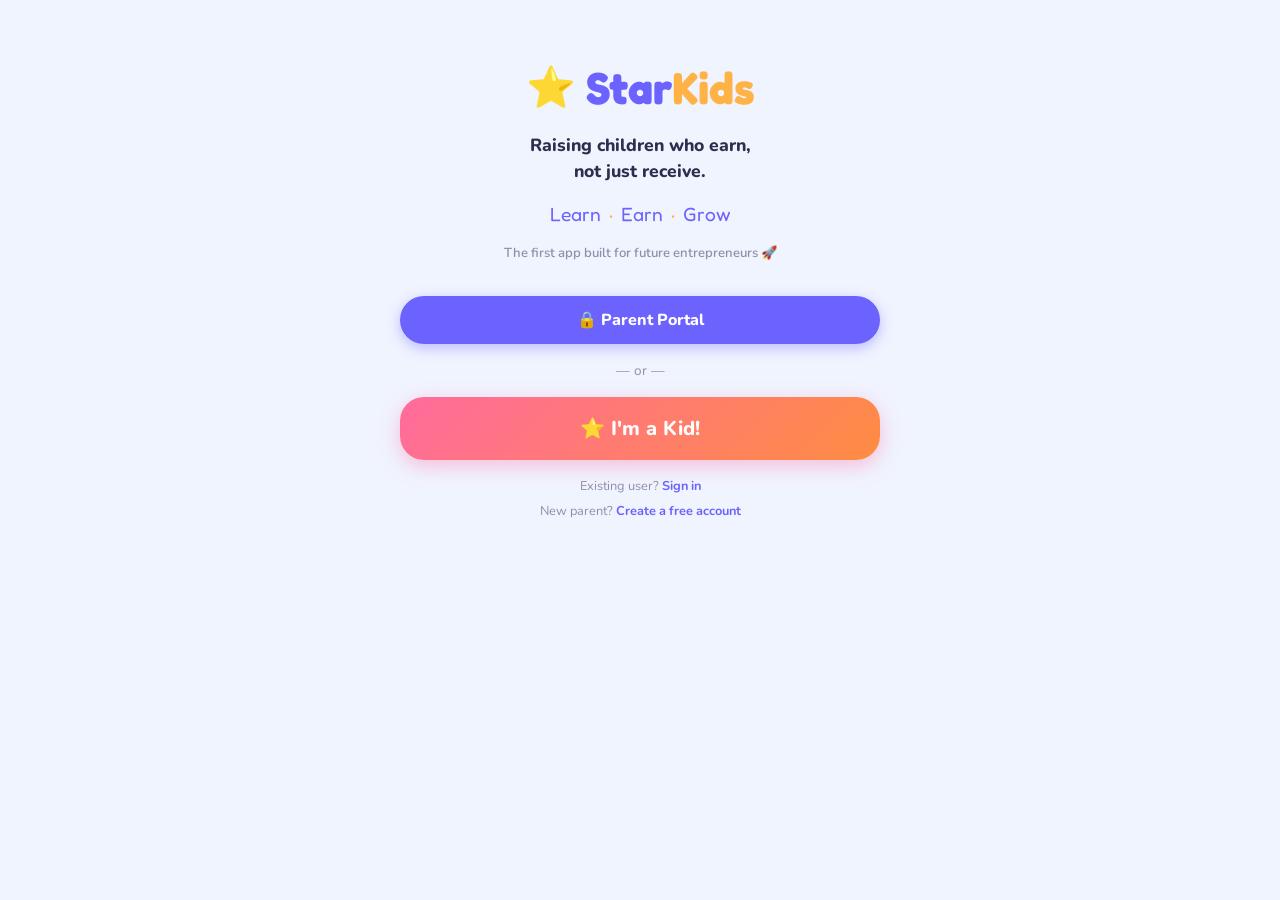
==== commit 68d039a7: "Add files via upload" ====
--- a/index.html
+++ b/index.html
@@ -115,7 +115,15 @@
   if (!el) return;
   var kids = SK.getKids();
   console.log("SK_renderKids:", kids.length, "kids");
-  if (!kids.length) { el.style.display="none"; return; }
+  var switchLink = document.getElementById("home-switch-account");
+  if (!kids.length) {
+    el.style.display="none";
+    var hasParent = false;
+    try { var p = SK.loadParent && SK.loadParent(); hasParent = !!(p && p.email); } catch(e){}
+    if (switchLink) switchLink.style.display = hasParent ? "block" : "none";
+    return;
+  }
+  if (switchLink) switchLink.style.display = "block";
   el.style.display = "block";
   var html = "<div class='saved-kids-label'>👋 Welcome back!</div><div class='saved-kids-list'>";
   kids.forEach(function(k) {
@@ -143,6 +151,21 @@
 window.SK_removeKid = function(kidId) {
   SK.removeKid(kidId);
   SK_renderKids();
+};
+
+// Fallback — works even if app.js hasn't loaded yet. app.js overrides with full version.
+window.fullLogoutFromHome = function() {
+  if (!confirm("Log out completely? This removes all saved kids and signs out so a new account can be used on this device.")) return;
+  try {
+    localStorage.removeItem("sk_kids");
+    localStorage.removeItem("sk_saved_kids");
+    localStorage.removeItem("sk_current_kid");
+    localStorage.removeItem("sk_kid");
+    localStorage.removeItem("sk_parent");
+    Object.keys(localStorage).filter(function(k){return k.indexOf("sk_kid_verified_")===0;}).forEach(function(k){localStorage.removeItem(k);});
+  } catch(e){}
+  // Reload to a clean slate (also clears Firebase auth session on reload if app.js handles it)
+  location.reload();
 };
 
 window.SK_renderKids = SK_renderKids;
@@ -275,7 +298,13 @@
     <button class="btn btn--kid" onclick="goToKidLogin()">⭐ I'm a Kid!</button>
   </div>
   <p class="mt-16" style="color:var(--color-muted);font-size:0.8rem;text-align:center;">
+    Existing user? <button onclick="goToParentAuth('login')" style="background:none;border:none;color:var(--color-primary);font-weight:700;cursor:pointer;font-family:inherit;font-size:0.8rem;">Sign in</button>
+  </p>
+  <p style="color:var(--color-muted);font-size:0.8rem;text-align:center;margin-top:4px;">
     New parent? <button onclick="goToParentAuth('signup')" style="background:none;border:none;color:var(--color-primary);font-weight:700;cursor:pointer;font-family:inherit;font-size:0.8rem;">Create a free account</button>
+  </p>
+  <p id="home-switch-account" style="display:none;text-align:center;margin-top:8px;">
+    <button onclick="fullLogoutFromHome()" style="background:none;border:none;color:#FF6B6B;font-weight:600;cursor:pointer;font-family:inherit;font-size:0.78rem;">🚪 Log out (clear this device)</button>
   </p>
 
   <div id="pwa-install-bar" class="pwa-install-bar" style="display:none;">
@@ -930,6 +959,16 @@
       <p style="font-size:0.82rem;color:var(--color-muted);margin-bottom:14px;">Earn achievements by building great habits!</p>
       <div id="kid-achievements-list"><p class="empty-state">Loading…</p></div>
     </div>
+
+    <!-- Real-World Achievements / Trophy Shelf -->
+    <div class="card" style="margin-top:14px;">
+      <div style="display:flex;align-items:center;justify-content:space-between;margin-bottom:6px;">
+        <h3 class="kids-list-header" style="margin:0;">🎖️ My Trophy Shelf</h3>
+        <button class="btn btn--kid" style="width:auto;font-size:0.8rem;padding:6px 14px;" onclick="openAddAchievement()">＋ Add</button>
+      </div>
+      <p style="font-size:0.82rem;color:var(--color-muted);margin-bottom:14px;">Got good grades, a certificate, or won something? Show your parent! 🌟</p>
+      <div id="kid-trophy-shelf"><p class="empty-state">Loading…</p></div>
+    </div>
   </div>
   <div class="kid-tab-panel w-full" id="kid-tab-praise">
     <div class="card">
@@ -1070,6 +1109,83 @@
     <div class="modal-actions">
       <button class="btn btn--secondary" onclick="closeSubmitTaskModal()">Cancel</button>
       <button class="btn btn--success" id="btn-confirm-submit-task" onclick="confirmSubmitTask()">🚀 Send to Parent!</button>
+    </div>
+  </div>
+</div>
+
+<!-- ═══════════════════ ADD ACHIEVEMENT MODAL ════════════════ -->
+<div class="modal-overlay" id="modal-add-achievement" onclick="handleModalClick(event,'modal-add-achievement')">
+  <div class="modal-box">
+    <h3 class="modal-title">🎖️ Add an Achievement</h3>
+    <p class="modal-subtitle">Share something you're proud of!</p>
+    <div class="form-group">
+      <label>What did you achieve? 🌟</label>
+      <input id="ach-title" type="text" placeholder="e.g. Came 1st in Math test" maxlength="80" />
+    </div>
+    <div class="form-group">
+      <label>Category</label>
+      <div style="display:flex;gap:6px;flex-wrap:wrap;margin-top:6px;" id="ach-category-row">
+        <button type="button" class="ach-cat-btn" data-cat="📚 Academic" onclick="selectAchCat(this)">📚 Academic</button>
+        <button type="button" class="ach-cat-btn" data-cat="🏆 Sports" onclick="selectAchCat(this)">🏆 Sports</button>
+        <button type="button" class="ach-cat-btn" data-cat="🕌 Quran/Islamic" onclick="selectAchCat(this)">🕌 Quran</button>
+        <button type="button" class="ach-cat-btn" data-cat="🎨 Arts" onclick="selectAchCat(this)">🎨 Arts</button>
+        <button type="button" class="ach-cat-btn" data-cat="⭐ Other" onclick="selectAchCat(this)">⭐ Other</button>
+      </div>
+      <input type="hidden" id="ach-category" value="⭐ Other" />
+    </div>
+    <div class="form-group">
+      <label>Add a photo (optional) 📸</label>
+      <p style="font-size:0.78rem;color:var(--color-muted);margin-bottom:8px;">A certificate, medal, or report card!</p>
+      <div class="photo-upload-area" onclick="document.getElementById('ach-photo-input').click()" style="height:80px;">
+        <img id="ach-photo-preview" src="" alt="" style="display:none;width:100%;height:80px;object-fit:cover;border-radius:var(--radius-sm);" />
+        <div id="ach-photo-placeholder" class="photo-placeholder">
+          <span class="photo-icon">📷</span>
+          <span class="photo-hint">Tap to add a photo<br><small>Optional</small></span>
+        </div>
+      </div>
+      <input id="ach-photo-input" type="file" accept="image/*" style="display:none;" />
+    </div>
+    <div class="modal-actions">
+      <button class="btn btn--secondary" onclick="closeAddAchievement()">Cancel</button>
+      <button class="btn btn--success" id="btn-submit-achievement" onclick="submitAchievement()">🚀 Send to Parent!</button>
+    </div>
+  </div>
+</div>
+
+<!-- ═══════════════ APPROVE ACHIEVEMENT MODAL (parent) ═══════ -->
+<div class="modal-overlay" id="modal-approve-achievement" onclick="handleModalClick(event,'modal-approve-achievement')">
+  <div class="modal-box">
+    <h3 class="modal-title">🎖️ Celebrate Achievement</h3>
+    <div id="approve-ach-content"></div>
+    <div class="form-group">
+      <label>Write a compliment 💛</label>
+      <input id="ach-compliment" type="text" placeholder="e.g. So proud of you, Ahmed!" maxlength="120" />
+    </div>
+    <div class="form-group">
+      <label>Pick a badge</label>
+      <div style="display:flex;gap:8px;flex-wrap:wrap;margin-top:6px;" id="ach-badge-row">
+        <button type="button" class="ach-badge-btn" data-badge="🥇" onclick="selectAchBadge(this)">🥇</button>
+        <button type="button" class="ach-badge-btn" data-badge="🌟" onclick="selectAchBadge(this)">🌟</button>
+        <button type="button" class="ach-badge-btn" data-badge="🏅" onclick="selectAchBadge(this)">🏅</button>
+        <button type="button" class="ach-badge-btn" data-badge="🎖️" onclick="selectAchBadge(this)">🎖️</button>
+        <button type="button" class="ach-badge-btn" data-badge="👑" onclick="selectAchBadge(this)">👑</button>
+        <button type="button" class="ach-badge-btn" data-badge="💎" onclick="selectAchBadge(this)">💎</button>
+      </div>
+      <input type="hidden" id="ach-badge" value="🌟" />
+    </div>
+    <div class="form-group">
+      <label>Award stars ⭐</label>
+      <div style="display:flex;gap:6px;flex-wrap:wrap;margin-top:6px;">
+        <button type="button" class="ach-star-btn" onclick="setAchStars(10,this)">10</button>
+        <button type="button" class="ach-star-btn" onclick="setAchStars(25,this)">25</button>
+        <button type="button" class="ach-star-btn" onclick="setAchStars(50,this)">50</button>
+        <button type="button" class="ach-star-btn" onclick="setAchStars(100,this)">100</button>
+      </div>
+      <input id="ach-stars" type="number" min="0" placeholder="or type a custom amount" style="margin-top:8px;" oninput="document.querySelectorAll('.ach-star-btn').forEach(b=>b.classList.remove('active'))" />
+    </div>
+    <div class="modal-actions">
+      <button class="btn btn--danger" onclick="rejectAchievement()">Not yet</button>
+      <button class="btn btn--success" id="btn-give-achievement" onclick="approveAchievement()">🎉 Celebrate & Award</button>
     </div>
   </div>
 </div>
@@ -1265,7 +1381,7 @@
     document.getElementById("kid-tab-"+tab)?.classList.add("active");
   }
 </script>
-<script type="module" src="./js/app.js?v=49"></script>
+<script type="module" src="./js/app.js?v=57"></script>
 <script>
   // ── Splash screen animation ──────────────────────────────────
   // No splash — home screen shows immediately
@@ -1329,7 +1445,7 @@
   }
   function handleModalClick(e, id) {
     if (e.target.id !== id) return;
-    const map = { "modal-add-task": closeAddTask, "modal-bonus": closeBonusStars, "modal-add-reward": closeAddReward, "modal-edit-reward": closeEditReward, "modal-pick-goal": closePickGoal, "modal-add-job": closeAddJob, "modal-add-value": closeAddValue, "modal-faith-tasks": closeFaithTasks, "modal-send-praise": closeSendPraise, "modal-reject-task": closeRejectModal, "modal-submit-task": closeSubmitTaskModal, "modal-edit-rush": closeEditRush };
+    const map = { "modal-add-task": closeAddTask, "modal-bonus": closeBonusStars, "modal-add-reward": closeAddReward, "modal-edit-reward": closeEditReward, "modal-pick-goal": closePickGoal, "modal-add-job": closeAddJob, "modal-add-value": closeAddValue, "modal-faith-tasks": closeFaithTasks, "modal-send-praise": closeSendPraise, "modal-reject-task": closeRejectModal, "modal-submit-task": closeSubmitTaskModal, "modal-edit-rush": closeEditRush, "modal-add-achievement": closeAddAchievement, "modal-approve-achievement": closeApproveAchievement };
     map[id]?.();
   }
   function adjustStars(inputId, delta) {
--- a/css/styles.css
+++ b/css/styles.css
@@ -1896,6 +1896,41 @@
   background: var(--color-primary);
 }
 
+/* ── Achievement / Trophy Shelf ───────────────────────────── */
+.ach-cat-btn, .ach-badge-btn, .ach-star-btn {
+  background: var(--color-bg-2);
+  border: 2px solid var(--color-border);
+  border-radius: 12px;
+  padding: 8px 12px;
+  font-size: 0.85rem;
+  font-weight: 700;
+  color: var(--color-text);
+  cursor: pointer;
+  font-family: inherit;
+  transition: all 0.15s;
+}
+.ach-badge-btn { font-size: 1.5rem; padding: 6px 10px; }
+.ach-star-btn { min-width: 52px; }
+.ach-cat-btn.active, .ach-badge-btn.active, .ach-star-btn.active {
+  border-color: var(--color-primary);
+  background: rgba(108,99,255,0.12);
+}
+.trophy-card {
+  background: var(--color-bg-2);
+  border-radius: 14px;
+  padding: 12px;
+  margin-bottom: 10px;
+  border: 1px solid var(--color-border);
+}
+.trophy-card--pending { border-style: dashed; opacity: 0.85; }
+.trophy-photo {
+  width: 100%;
+  max-height: 160px;
+  object-fit: cover;
+  border-radius: 10px;
+  margin: 8px 0;
+}
+
 /* ── PIN Overlay ──────────────────────────────────────────── */
 .pin-dot {
   width: 16px;
@@ -1969,14 +2004,20 @@
   display: flex;
   gap: 10px;
   overflow-x: auto;
-  padding-bottom: 6px;
-  scrollbar-width: none;
-}
-.faith-strip__scroll::-webkit-scrollbar { display: none; }
+  padding-bottom: 8px;
+  scrollbar-width: thin;
+  scrollbar-color: rgba(255,255,255,0.4) transparent;
+  scroll-snap-type: x proximity;
+  -webkit-overflow-scrolling: touch;
+}
+.faith-strip__scroll::-webkit-scrollbar { height: 5px; }
+.faith-strip__scroll::-webkit-scrollbar-track { background: rgba(255,255,255,0.08); border-radius: 3px; }
+.faith-strip__scroll::-webkit-scrollbar-thumb { background: rgba(255,255,255,0.35); border-radius: 3px; }
 
 .faith-pill {
   flex: 0 0 auto;
   width: 90px;
+  scroll-snap-align: start;
   background: rgba(255,255,255,0.1);
   border: 1px solid rgba(255,255,255,0.2);
   border-radius: 14px;
